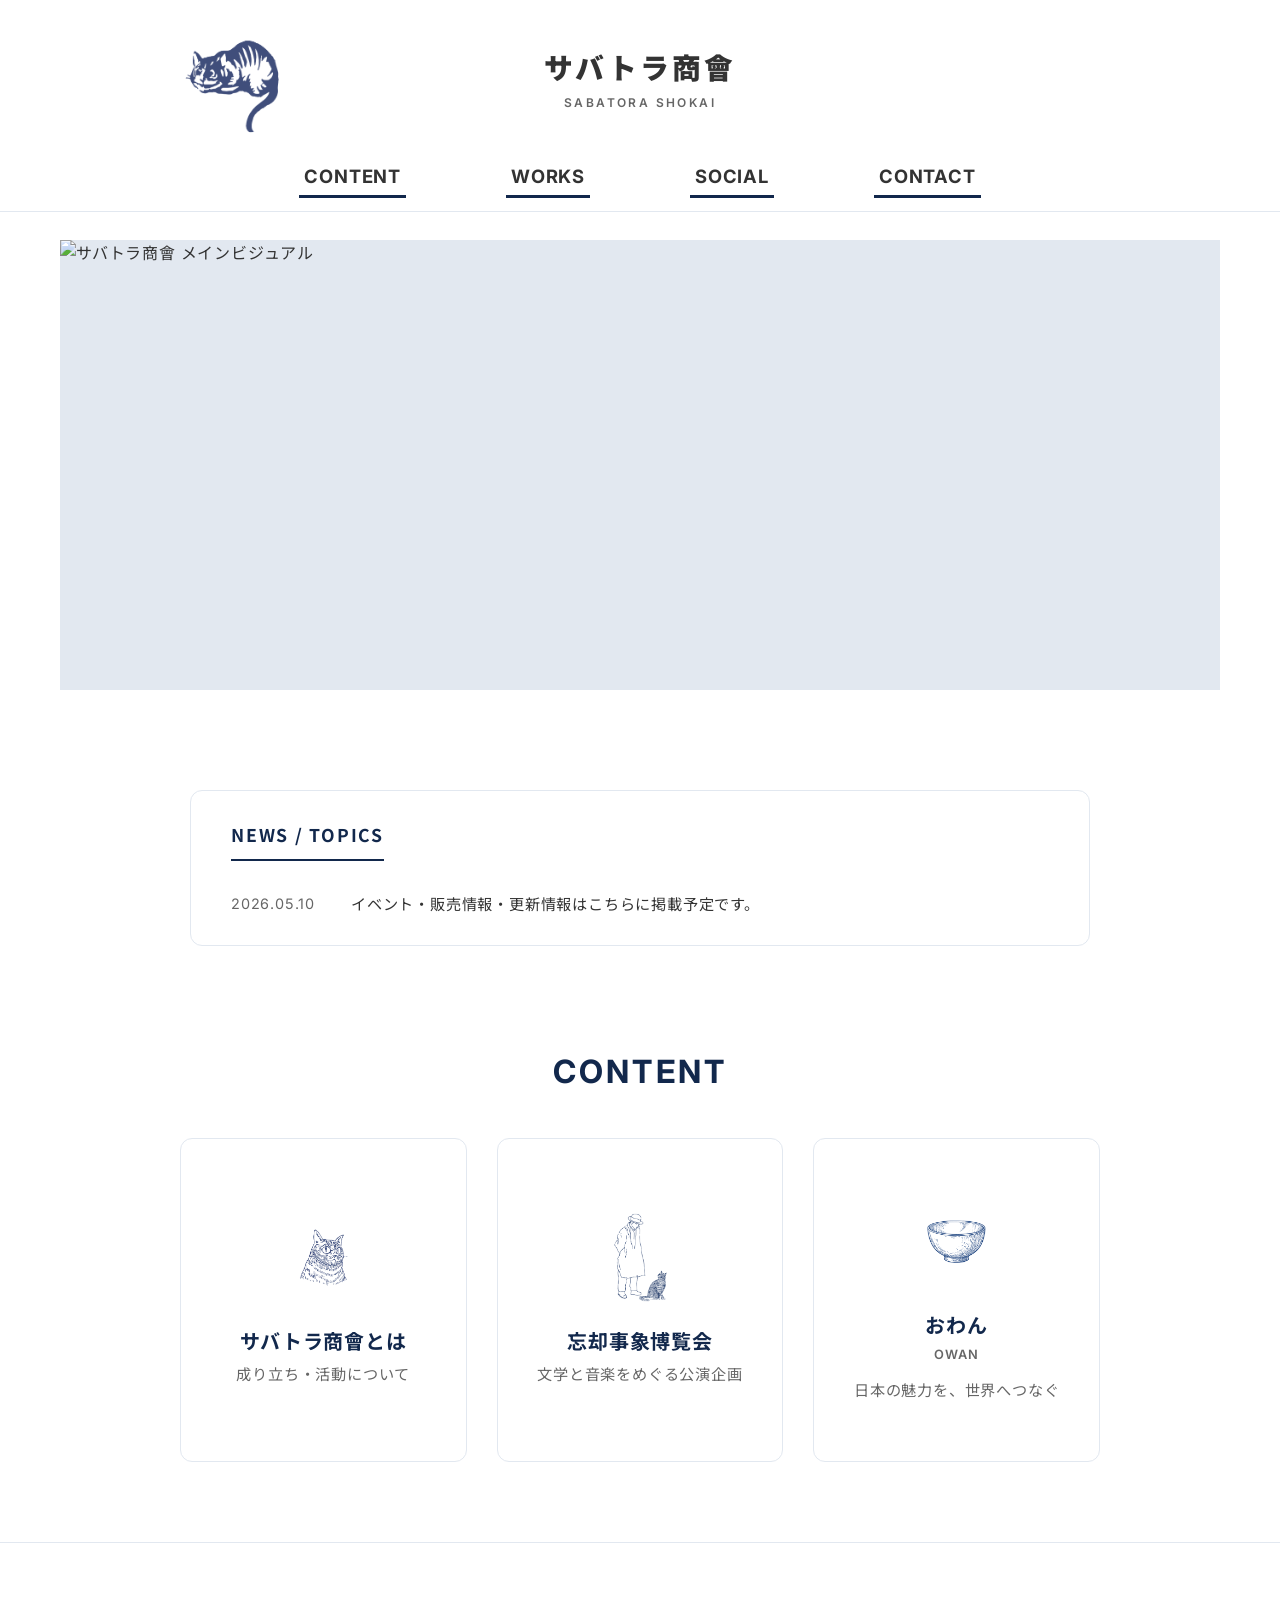
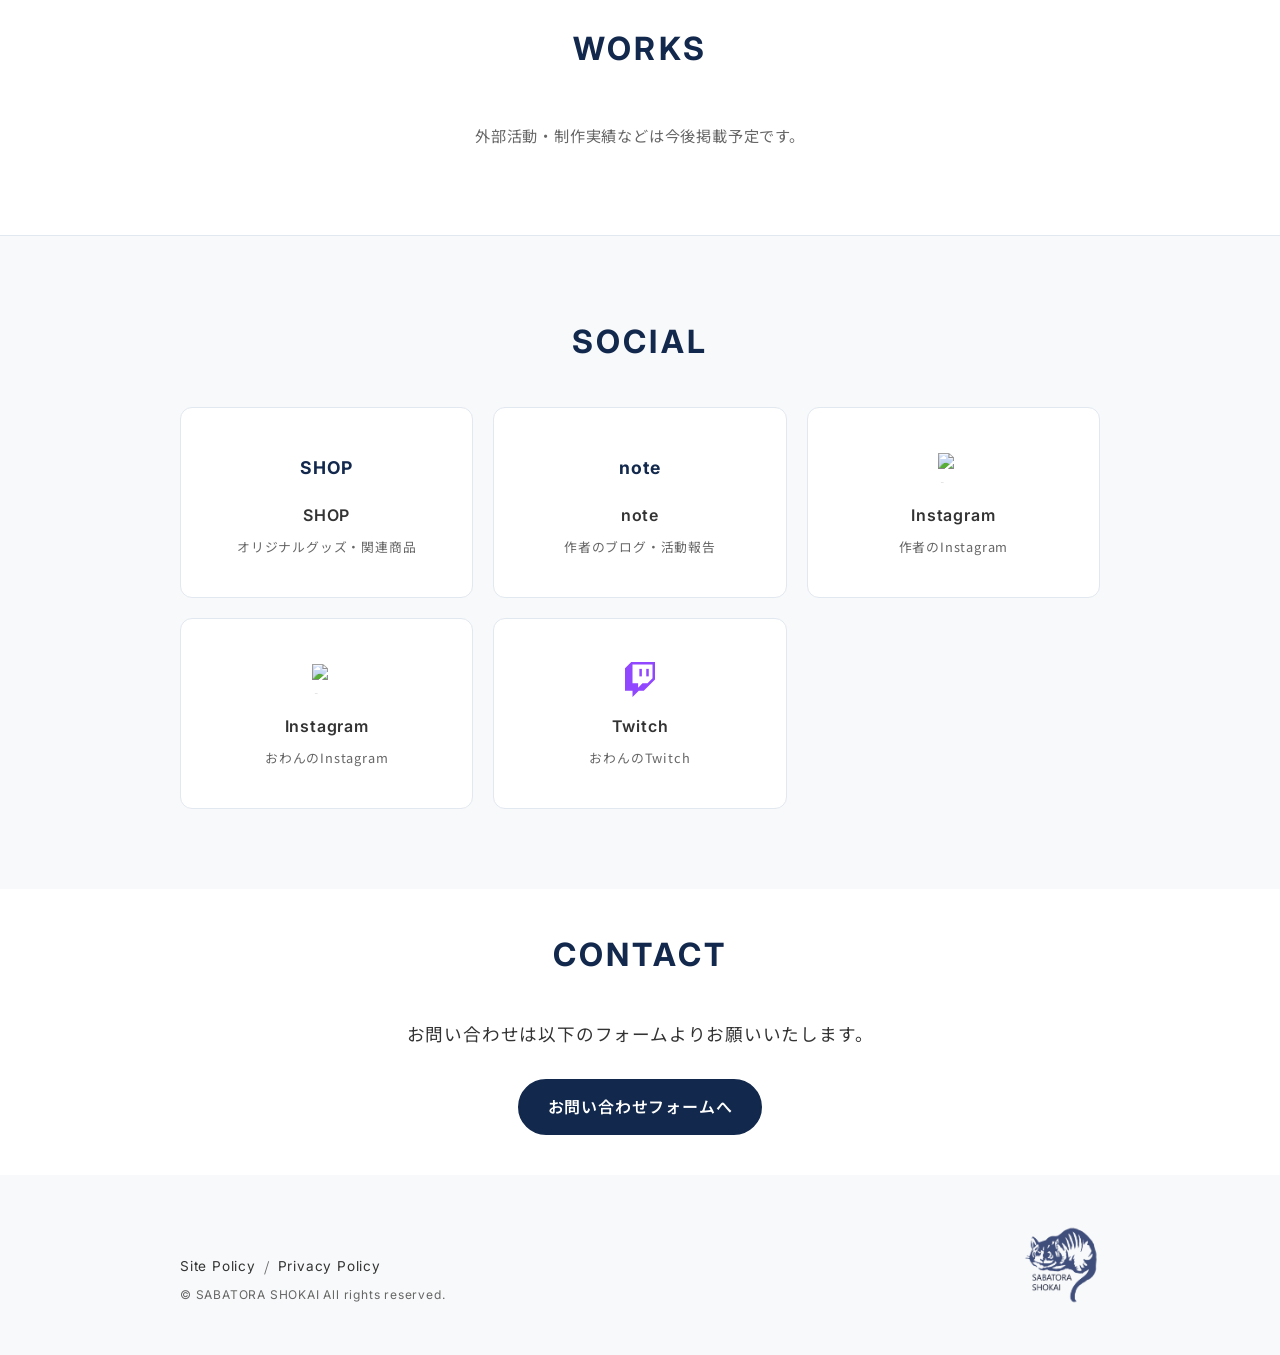
==== index.html @ 0f50421d "Add files via upload" ====
<!DOCTYPE html>
<html lang="ja">
<head>
    <meta charset="UTF-8">
    <meta name="viewport" content="width=device-width, initial-scale=1.0">
    <title>サバトラ商會 | SABATORA SHOKAI</title>
    <meta name="description" content="サバトラ商會の公式Webサイトです。">
    <!-- Google Fonts -->
    <link rel="preconnect" href="https://fonts.googleapis.com">
    <link rel="preconnect" href="https://fonts.gstatic.com" crossorigin>
    <link href="https://fonts.googleapis.com/css2?family=Inter:wght@400;600;700&family=Noto+Sans+JP:wght@400;500;700;900&display=swap" rel="stylesheet">
    <!-- CSS -->
    <link rel="stylesheet" href="assets/css/style.css">
</head>
<body>
    <!-- ヘッダー (PPTXレイアウト準拠) -->
    <header class="header">
        <div class="header-inner">
            <!-- 左上ロゴ -->
            <div class="header-logo-container">
                <a href="#">
                    <img src="assets/img/logo_touka_01.png" alt="サバトラ商會 ロゴ" class="header-logo">
                </a>
            </div>
            
            <!-- 右上アイコンエリア（現在は非表示） -->
            <div class="header-icons-container">
                <!-- TODO: 将来的にコンテンツ量が増えた段階で検索機能の実装を検討
                <a href="#" class="icon-link search-icon disabled" onclick="return false;" aria-label="検索">
                    <svg width="24" height="24" viewBox="0 0 24 24" fill="none" stroke="currentColor" stroke-width="2" stroke-linecap="round" stroke-linejoin="round"><circle cx="11" cy="11" r="8"></circle><line x1="21" y1="21" x2="16.65" y2="16.65"></line></svg>
                </a>
                -->
            </div>

            <!-- スマホ用ハンバーガーメニュー -->
            <button class="hamburger" aria-label="メニュー">
                <span></span>
                <span></span>
                <span></span>
            </button>

            <!-- 中央タイトル（サイト名のみ） -->
            <div class="header-center">
                <div class="site-title">
                    <span class="ja">サバトラ商會</span>
                    <span class="en">SABATORA SHOKAI</span>
                </div>
            </div>

            <!-- ナビゲーション -->
            <nav class="header-nav">
                <ul class="nav-list">
                    <li><a href="#content" class="nav-link">CONTENT</a></li>
                    <li><a href="#works" class="nav-link">WORKS</a></li>
                    <li><a href="#social" class="nav-link">SOCIAL</a></li>
                    <li><a href="#contact" class="nav-link">CONTACT</a></li>
                </ul>
            </nav>
        </div>
    </header>

    <main>
        <!-- ファーストビュー (Hero) 固定バナーのみ -->
        <section class="hero" id="top">
            <div class="hero-banner">
                <!-- TODO: メインビジュアルが完成したら差し替え -->
                <img src="https://placehold.jp/1200x500.png?text=%20" alt="サバトラ商會 メインビジュアル">
            </div>
        </section>

        <!-- NEWS / TOPICS -->
        <section class="news-section" id="news">
            <div class="container">
                <div class="news-box">
                    <div class="news-header">
                        <h2 class="news-title">NEWS / TOPICS</h2>
                    </div>
                    <ul class="news-list">
                        <li class="news-item">
                            <span class="news-date">2026.05.10</span>
                            <span class="news-text">イベント・販売情報・更新情報はこちらに掲載予定です。</span>
                        </li>
                    </ul>
                </div>
            </div>
        </section>

        <!-- CONTENT -->
        <section class="content-section section-pad" id="content">
            <div class="container">
                <div class="section-header">
                    <h2 class="section-title">CONTENT</h2>
                </div>
                <div class="content-grid">
                    <!-- サバトラ商會とは -->
                    <a href="about.html" class="content-item">
                        <div class="content-icon icon-sabatora"><img src="assets/img/logo_touka_03.png" alt="サバトラ商會とは"></div>
                        <h3 class="content-title">サバトラ商會とは</h3>
                        <p class="content-desc">成り立ち・活動について</p>
                    </a>
                    
                    <!-- 忘却事象博覧会 -->
                    <a href="boukyaku.html" class="content-item">
                        <div class="content-icon icon-bungou"><img src="assets/img/bungou_touka_01.png" alt="忘却事象博覧会"></div>
                        <h3 class="content-title">忘却事象博覧会</h3>
                        <p class="content-desc">文学と音楽をめぐる公演企画</p>
                    </a>

                    <!-- おわん -->
                    <a href="#" class="content-item">
                        <div class="content-icon icon-owan"><img src="assets/img/owan_touka.png" alt="おわん"></div>
                        <h3 class="content-title">おわん</h3>
                        <div class="content-subtitle">OWAN</div>
                        <p class="content-desc">日本の魅力を、世界へつなぐ</p>
                    </a>
                </div>
            </div>
        </section>

        <!-- WORKS -->
        <section class="works-section section-pad" id="works">
            <div class="container">
                <div class="section-header">
                    <h2 class="section-title">WORKS</h2>
                </div>
                <div class="works-body">
                    <p class="works-desc">外部活動・制作実績などは今後掲載予定です。</p>
                </div>
            </div>
        </section>

        <!-- リンク (SOCIAL) 本文セクションとして配置 -->
        <section class="links section-pad" id="social">
            <div class="container">
                <div class="section-header">
                    <h2 class="section-title">SOCIAL</h2>
                </div>
                <div class="links-grid">
                    <!-- SHOP -->
                    <a href="https://sabatora.shopselect.net" class="link-item" target="_blank" rel="noopener noreferrer">
                        <div class="link-icon link-icon-text">SHOP</div>
                        <h3 class="link-name">SHOP</h3>
                        <p class="link-desc">オリジナルグッズ・関連商品</p>
                    </a>
                    <!-- note -->
                    <a href="https://note.com/mao_takeuchi" class="link-item" target="_blank" rel="noopener noreferrer">
                        <div class="link-icon link-icon-text">note</div>
                        <h3 class="link-name">note</h3>
                        <p class="link-desc">作者のブログ・活動報告</p>
                    </a>
                    <!-- 作者 Instagram -->
                    <a href="https://www.instagram.com/mao_takeuchi/" class="link-item" target="_blank" rel="noopener noreferrer">
                        <div class="link-icon"><img src="assets/img/Instagram_Glyph_Gradient.svg" alt="Instagram" width="30" height="30"></div>
                        <h3 class="link-name">Instagram</h3>
                        <p class="link-desc">作者のInstagram</p>
                    </a>
                    <!-- おわん Instagram -->
                    <a href="https://www.instagram.com/owanthecat/" class="link-item" target="_blank" rel="noopener noreferrer">
                        <div class="link-icon"><img src="assets/img/Instagram_Glyph_Gradient.svg" alt="Instagram" width="30" height="30"></div>
                        <h3 class="link-name">Instagram</h3>
                        <p class="link-desc">おわんのInstagram</p>
                    </a>
                    <!-- Twitch -->
                    <a href="https://www.twitch.tv/owanthecat" class="link-item" target="_blank" rel="noopener noreferrer">
                        <div class="link-icon"><img src="assets/img/glitch_flat_purple.svg" alt="Twitch" width="30" height="30"></div>
                        <h3 class="link-name">Twitch</h3>
                        <p class="link-desc">おわんのTwitch</p>
                    </a>
                </div>
            </div>
        </section>

        <!-- コンタクト (Contact) メール導線 -->
        <section class="contact section-pad" id="contact">
            <div class="container">
                <div class="section-header">
                    <h2 class="section-title">CONTACT</h2>
                </div>
                <div class="contact-inner">
                    <p class="contact-desc">
                        お問い合わせは以下のフォームよりお願いいたします。
                    </p>
                    <!-- TODO: GoogleフォームURL確定後に差し替え -->
                    <a href="#" class="btn btn-primary">お問い合わせフォームへ</a>
                </div>
            </div>
        </section>
    </main>

    <!-- 最小限のフッター -->
    <footer class="footer">
        <div class="container">
            <div class="footer-inner">
                <!-- 左側：ポリシー等 -->
                <div class="footer-left">
                    <div class="footer-policy">
                        <div class="policy-links">
                            <a href="site-policy.html" class="privacy-link">Site Policy</a>
                            <span class="policy-separator">/</span>
                            <a href="privacy-policy.html" class="privacy-link">Privacy Policy</a>
                        </div>
                        <p class="copyright">&copy; SABATORA SHOKAI All rights reserved.</p>
                    </div>
                </div>
                <!-- 右側：ロゴ -->
                <div class="footer-right">
                    <img src="assets/img/logo_touka_02.png" alt="サバトラ商會 ロゴ" class="footer-logo">
                </div>
            </div>
        </div>
    </footer>

    <!-- JavaScript -->
    <script src="assets/js/main.js"></script>
</body>
</html>
---- assets/css/style.css ----
@charset "UTF-8";

/* =========================================
   Variables
========================================= */
:root {
    --color-text: #333333;
    --color-text-light: #666666;
    --color-primary: #12284c; /* ネイビー */
    --color-primary-hover: #1e4079;
    --color-bg: #ffffff;
    --color-bg-alt: #f8f9fa; /* 薄いグレー */
    --color-border: #e2e8f0;
    --font-family-base: 'Noto Sans JP', sans-serif;
    --font-family-en: 'Inter', sans-serif;
    --container-width: 1000px;
}

/* =========================================
   Reset & Base
========================================= */
html {
    -webkit-text-size-adjust: 100%;
    text-size-adjust: 100%;
    background-color: var(--color-bg-alt); /* iOS Chromeのフッター下余白(ルート露出)対策 */
}

* {
    margin: 0;
    padding: 0;
    box-sizing: border-box;
}

body {
    font-family: var(--font-family-base);
    color: var(--color-text);
    background-color: var(--color-bg-alt); /* iPhone等の下部余白対策でフッター背景色に合わせる */
    line-height: 1.6;
    font-size: 16px;
    letter-spacing: 0.05em;
    -webkit-font-smoothing: antialiased;
    overflow-x: hidden;
    display: flex;
    flex-direction: column;
    min-height: 100vh;
    min-height: 100dvh; /* iOS Safari等のアドレスバーを考慮した高さを追加 */
}

main {
    flex: 1;
    background-color: var(--color-bg); /* 元のbodyの白背景をmainで担保 */
}

a {
    color: inherit;
    text-decoration: none;
    transition: opacity 0.3s ease, color 0.3s ease, background-color 0.3s ease;
}

a:hover {
    opacity: 0.7;
}

img {
    max-width: 100%;
    height: auto;
    vertical-align: bottom;
}

ul {
    list-style: none;
}

button {
    background: none;
    border: none;
    cursor: pointer;
    font-family: inherit;
}

.container {
    max-width: var(--container-width);
    margin: 0 auto;
    padding: 0 40px;
}

.section-pad {
    padding: 80px 0;
}

/* =========================================
   Typography & Utilities
========================================= */
.section-header {
    text-align: center;
    margin-bottom: 40px;
}

.section-title {
    font-family: var(--font-family-en);
    font-size: 2rem;
    font-weight: 700;
    color: var(--color-primary);
    letter-spacing: 0.1em;
}

.disabled {
    pointer-events: none;
    opacity: 0.5;
    cursor: default;
}

/* Buttons */
.btn {
    display: inline-flex;
    align-items: center;
    justify-content: center;
    min-width: 240px;
    height: 56px;
    padding: 0 28px;
    border-radius: 50px;
    font-weight: 600;
    text-align: center;
    font-size: 1rem;
    letter-spacing: 0.05em;
}

.btn-large {
    /* サイズは.btnで統一されたため削除（継承のみ） */
}

.btn-primary {
    background-color: var(--color-primary);
    color: #fff;
    border: 2px solid var(--color-primary);
}

.btn-primary:hover {
    background-color: var(--color-primary-hover);
    border-color: var(--color-primary-hover);
    color: #fff;
    opacity: 1;
}

.btn-dark {
    background-color: #222;
    color: #fff;
    border: 2px solid #222;
}

.btn-dark:hover {
    background-color: #000;
    border-color: #000;
    color: #fff;
    opacity: 1;
}

/* =========================================
   Header (PPTX寄せレイアウト)
========================================= */
.header {
    background-color: rgba(255, 255, 255, 0.98);
    position: fixed;
    top: 0;
    left: 0;
    width: 100%;
    z-index: 100;
    border-bottom: 1px solid var(--color-border);
}

.header-inner {
    position: relative;
    display: flex;
    flex-direction: column;
    align-items: center;
    padding: 20px 40px;
    max-width: var(--container-width);
    margin: 0 auto;
}

/* 左上ロゴ */
.header-logo-container {
    position: absolute;
    left: 40px;
    top: 5px; /* 上に移動 */
}

.header-logo {
    height: 155px; /* 10-15%縮小 */
}

/* 右上アイコン */
.header-icons-container {
    position: absolute;
    right: 40px;
    top: 50px; /* タイトルと猫ロゴの中心付近に合わせて下げる */
    display: flex;
    align-items: center;
    gap: 30px; /* アイコン間の間隔を広げる */
}

.icon-link {
    color: var(--color-text);
}

/* 中央配置のタイトルとナビゲーション */
.header-center {
    display: flex;
    flex-direction: column;
    align-items: center;
}

.site-title {
    display: flex;
    flex-direction: column;
    align-items: center;
    margin-top: 30px;
    margin-bottom: 50px;
}

.site-title .ja {
    font-size: 1.8rem;
    font-weight: 900;
    color: var(--color-text);
    line-height: 1.2;
    letter-spacing: 0.1em;
    margin-bottom: 8px; /* 日本語と英語の間隔を空ける */
}

.site-title .en {
    font-family: var(--font-family-en);
    font-size: 0.75rem;
    color: var(--color-text-light);
    letter-spacing: 0.2em;
    font-weight: 600;
}

.header-nav {
    display: flex;
}

.nav-list {
    display: flex;
    gap: 100px; /* ナビゲーションの間隔を少しだけ広げる */
    align-items: center;
}

.nav-link {
    font-family: var(--font-family-en);
    font-weight: 700;
    font-size: 1.15rem; /* 文字を大きくする */
    color: var(--color-text);
    padding: 0 5px 8px; /* 下線との余白 */
    border-bottom: 3px solid var(--color-primary); /* 個別に下線を引く */
    transition: color 0.3s, opacity 0.3s;
}

.nav-link:hover {
    color: var(--color-primary);
}

.hamburger {
    display: none;
    flex-direction: column;
    justify-content: space-between;
    width: 24px;
    height: 18px;
    z-index: 101;
    position: absolute;
    right: 20px;
    top: 30px;
}

.hamburger span {
    display: block;
    width: 100%;
    height: 2px;
    background-color: var(--color-text);
    transition: all 0.3s ease;
}

/* =========================================
   Hero (ファーストビュー・画像のみ)
========================================= */
.hero {
    width: 100%;
    background-color: var(--color-bg); 
    padding-top: 240px;
    display: flex;
    flex-direction: column;
    padding-bottom: 40px;
}
@media (max-width: 991px) {
    .hero {
        padding-top: 100px; /* ヘッダー高+余裕を持たせる */
        padding-bottom: 0px; /* トップ画像下の余白を詰める */
    }
}

.hero-banner {
    width: 100%;
    max-width: 1200px;
    margin: 0 auto;
    overflow: hidden;
    padding: 0 20px; /* 左右に少し余白 */
}

.hero-banner img {
    width: 100%;
    height: 50vh; 
    min-height: 400px;
    object-fit: cover;
    display: block;
    background-color: #e2e8f0;
}

/* =========================================
   News / Topics
========================================= */
.news-section {
    background-color: var(--color-bg);
    padding-top: 60px;
    padding-bottom: 20px;
}

.news-box {
    max-width: 900px;
    margin: 0 auto;
    background-color: #fff;
    border: 1px solid var(--color-border);
    border-radius: 12px;
    padding: 30px 40px;
}

.news-header {
    margin-bottom: 15px;
    border-bottom: 2px solid var(--color-primary);
    padding-bottom: 10px;
    display: inline-block;
}

.news-title {
    font-size: 1.1rem;
    font-weight: 700;
    color: var(--color-primary);
    letter-spacing: 0.1em;
}

.news-list {
    list-style: none;
}

.news-item {
    display: flex;
    flex-direction: column;
    padding: 15px 0;
    border-bottom: 1px dashed var(--color-border);
}

.news-item:last-child {
    border-bottom: none;
    padding-bottom: 0;
}

@media (min-width: 768px) {
    .news-item {
        flex-direction: row;
        align-items: center;
    }
}

.news-date {
    font-family: var(--font-family-en);
    font-size: 0.9rem;
    color: var(--color-text-light);
    margin-bottom: 5px;
}

@media (min-width: 768px) {
    .news-date {
        width: 120px;
        margin-bottom: 0;
        flex-shrink: 0;
    }
}

.news-text {
    font-size: 0.95rem;
    color: var(--color-text);
}

/* =========================================
   About
========================================= */
.about {
    background-color: var(--color-bg-alt);
}

.about-content {
    max-width: 700px;
    margin: 0 auto;
    text-align: center;
}

.about-text {
    font-size: 1.1rem;
    line-height: 2;
    color: var(--color-text);
}

/* =========================================
   Content
========================================= */
.content-section {
    background-color: var(--color-bg);
}

.content-grid {
    display: grid;
    grid-template-columns: repeat(3, 1fr);
    gap: 30px;
}

.content-item {
    position: relative;
    display: flex;
    flex-direction: column;
    align-items: center;
    justify-content: center;
    background-color: #fff;
    padding: 60px 20px; /* 縦方向に余裕を持たせて正方形に近づける */
    border-radius: 12px;
    border: 1px solid var(--color-border);
    transition: transform 0.3s, box-shadow 0.3s;
    text-align: center;
    min-height: 280px; /* 主役感のある高さ */
}

a.content-item:hover {
    transform: translateY(-3px);
    box-shadow: 0 8px 15px rgba(0,0,0,0.05);
    opacity: 1; /* デフォルトのaタグホバー透明化を打ち消す */
}

/* CONTENT内の小さな視覚要素 */
.content-icon {
    height: 85px; /* 約1.5倍に拡大してしっかり視認できるように */
    margin-bottom: 25px; /* アイコンとタイトルの余白調整 */
    display: flex;
    align-items: center;
    justify-content: center;
}

.content-icon img {
    max-height: 100%;
    width: auto;
    opacity: 1; /* 透過PNGとしてそのまま表示 */
    background: transparent; /* 背景なし */
    border: none; /* 枠線なし */
    box-shadow: none; /* 影なし */
}

/* 各アイコンごとの微調整 */
.icon-sabatora img {
    transform: scale(1.25); /* 1.25倍ほど大きく */
}

.icon-bungou img {
    transform: scale(1.1); /* 少しだけ大きく */
}

/* icon-owan はそのまま */

.content-title {
    font-size: 1.25rem;
    font-weight: 700;
    color: var(--color-primary);
    margin-bottom: 4px; /* サブタイトルとの間隔を狭める */
}

.content-subtitle {
    font-family: var(--font-family-en);
    font-size: 0.8rem;
    font-weight: 600;
    color: var(--color-text-light);
    letter-spacing: 0.1em;
    margin-bottom: 12px; /* 説明文との間隔 */
}

.content-desc {
    font-size: 0.95rem;
    color: var(--color-text-light);
}

.disabled-item {
    opacity: 0.6;
    pointer-events: none;
    background-color: var(--color-bg-alt); /* 薄いグレー背景にしてクリックできない感触を出す */
}

/* =========================================
   Links
========================================= */
.links {
    background-color: var(--color-bg-alt);
}

.links-grid {
    display: grid;
    grid-template-columns: repeat(3, 1fr); /* PC: 3列 → 5項目の場合は3+2の自然折り返し */
    gap: 20px;
}

/* 5項目ある場合、PCは3列の後に2列が来る自然な配置 */
@media (min-width: 769px) {
    .links-grid {
        grid-template-columns: repeat(3, 1fr);
    }
}

@media (max-width: 768px) {
    .links-grid {
        grid-template-columns: 1fr;
    }
    .content-grid {
        grid-template-columns: 1fr;
    }
}

.link-item {
    display: flex;
    flex-direction: column;
    align-items: center;
    justify-content: center;
    background-color: #fff;
    padding: 40px 20px;
    border-radius: 12px;
    border: 1px solid var(--color-border);
    transition: transform 0.3s, box-shadow 0.3s;
}

.link-item:hover {
    transform: translateY(-3px);
    box-shadow: 0 8px 15px rgba(0,0,0,0.05);
    opacity: 1;
}

.link-icon {
    font-size: 1.8rem;
    margin-bottom: 15px;
    display: flex;
    align-items: center;
    justify-content: center;
    height: 40px;
}

/* SHOP / note などのアイコンなしリンク用テキストプレースホルダー */
.link-icon-text {
    font-family: var(--font-family-en);
    font-size: 1.1rem;
    font-weight: 700;
    color: var(--color-primary);
    letter-spacing: 0.05em;
}

.link-name {
    font-family: var(--font-family-en);
    font-size: 1rem;
    font-weight: 600;
    color: var(--color-text);
}

.link-desc {
    font-size: 0.8rem;
    color: var(--color-text-light);
    margin-top: 8px;
    text-align: center;
}

/* =========================================
   Contact
========================================= */
.contact {
    background-color: var(--color-bg);
    text-align: center;
}

.contact.section-pad {
    padding: 40px 0; /* 上下の余白を詰めて軽く見せる */
}

.contact-inner {
    max-width: 600px;
    margin: 0 auto;
}

.contact-desc {
    font-size: 1.1rem;
    margin-bottom: 30px;
}

/* =========================================
   Works Section
========================================= */
.works-section {
    background-color: var(--color-bg);
    border-top: 1px solid var(--color-border);
    border-bottom: 1px solid var(--color-border);
    text-align: center;
}

.works-body {
    max-width: 600px;
    margin: 0 auto;
}

.works-desc {
    font-size: 0.95rem;
    color: var(--color-text-light);
    padding: 8px 0;
}

/* =========================================
   Footer (左寄せテキスト、右寄せロゴの横並び)
========================================= */
.footer {
    background-color: var(--color-bg-alt); /* 薄いグレー背景に変更してロゴを見やすく */
    color: var(--color-text);
    padding: 50px 0 50px; /* 上下均等にパディング */
}

.footer-inner {
    display: flex;
    justify-content: space-between;
    align-items: flex-end; /* 下揃えでバランスを取る */
}

.footer-left {
    display: flex;
    flex-direction: column;
    align-items: flex-start; /* 左寄せ */
    gap: 20px; /* SNSとポリシーの間の余白 */
}

.footer-sns {
    display: flex;
    gap: 30px; /* アイコン間の間隔を広げる */
}

.footer-sns .sns-img {
    width: 25px;
    height: 25px;
    transition: opacity 0.3s;
}

.footer-sns a:hover .sns-img {
    opacity: 0.7;
}

.footer-policy {
    display: flex;
    flex-direction: column;
    align-items: flex-start; /* 左寄せ */
    gap: 8px;
}

.policy-links {
    display: flex;
    align-items: center;
    gap: 8px;
}

.policy-separator {
    color: var(--color-text-light);
    font-size: 0.85rem;
}

.privacy-link {
    font-family: var(--font-family-en);
    font-size: 0.85rem;
    color: var(--color-text);
    transition: color 0.3s;
}

.privacy-link:hover {
    color: var(--color-primary);
}

.copyright {
    font-family: var(--font-family-en);
    font-size: 0.75rem;
    color: var(--color-text-light);
}

.footer-right {
    display: flex;
    align-items: flex-end;
}

.footer-logo {
    height: 80px; /* 右下のロゴを少し大きめに */
}


/* =========================================
   About Page Re-design
========================================= */
.about-page-wrapper {
    padding-top: 240px;
    padding-bottom: 80px;
    background-color: var(--color-bg);
}

.about-main-container {
    max-width: 1100px; /* 横幅のある安定した構成 */
    margin: 0 auto;
    border: 1px solid var(--color-border); /* 全体を囲む枠線 */
    background-color: #fff;
}

.about-hero {
    background-color: #6a82a8; /* 添付画像に近いスレートブルー */
    color: #fff;
    text-align: center;
    padding: 40px 0;
    border-bottom: 1px solid var(--color-border);
}

.about-page-title {
    font-size: 2.2rem;
    font-weight: 700;
    margin-bottom: 8px;
    letter-spacing: 0.1em;
    color: #fff;
}

.about-page-subtitle {
    font-family: var(--font-family-en);
    font-size: 1.4rem;
    font-weight: 600;
    letter-spacing: 0.05em;
    color: #fff;
}

.about-grid {
    display: grid;
    grid-template-columns: 1fr;
    gap: 40px;
    padding: 40px 30px;
}

@media (min-width: 992px) {
    .about-grid {
        grid-template-columns: 1fr 400px; /* 右側画像を大きめに */
        gap: 60px;
        padding: 60px 80px; /* 余白多め */
        align-items: center;
    }
}

.about-text-area {
    order: 2; /* スマホではテキストが下 */
}

@media (min-width: 992px) {
    .about-text-area {
        order: 1; /* PCでは左にテキスト */
    }
}

.about-img-area {
    order: 1; /* スマホでは画像が上 */
    display: flex;
    justify-content: center;
    align-items: center;
}

@media (min-width: 992px) {
    .about-img-area {
        order: 2; /* PCでは右に画像 */
        justify-content: flex-end; /* 右寄せ */
    }
}

.about-img-area img {
    max-width: 100%;
    width: 350px; /* バランスの良いサイズ */
    height: auto;
}

.about-body p {
    font-size: 1rem;
    line-height: 2.2; /* 読みやすい行間 */
    color: var(--color-text);
    margin-bottom: 25px;
}

.about-body p:last-child {
    margin-bottom: 0;
}

/* =========================================
   Responsive
========================================= */
@media (max-width: 991px) {
    .header-inner {
        padding: 12px 16px;
        flex-direction: row;
        align-items: center;
        justify-content: space-between;
        min-height: 64px; /* 高さを少し増やす */
    }
    
    .header-logo-container {
        position: static;
        flex-shrink: 0;
        order: 1;
        z-index: 1001;
    }
    
    .header-icons-container {
        display: none;
    }
    
    /* タイトル：absoluteを止めてflex内に自然配置 */
    .header-center {
        display: flex;
        justify-content: center;
        align-items: center;
        position: static;
        transform: none;
        order: 2;
        flex: 1;
        min-width: 0; /* flex shrink対応 */
        z-index: 1001;
    }
    
    .site-title {
        margin: 0;
        align-items: center;
    }
    
    .site-title .ja {
        font-size: 1.05rem;
        margin-bottom: 1px;
        white-space: nowrap;
    }
    
    .site-title .en {
        font-size: 0.55rem;
    }

    .header-logo {
        height: 60px; /* ロゴを1.5倍に拡大 (40px -> 60px) */
        max-width: 66px; /* アスペクト比維持 */
        width: auto;
        object-fit: contain;
    }
    
    .hamburger {
        display: flex;
        position: static;
        order: 3;
        flex-shrink: 0;
        z-index: 1002;
    }
    
    .header-nav {
        position: fixed;
        top: 64px; /* ヘッダー高さ増加に伴い調整 */
        right: 0;
        left: auto;
        width: 200px;
        height: auto;
        max-height: calc(100vh - 64px);
        max-height: calc(100dvh - 64px);
        background-color: #fff;
        flex-direction: column;
        justify-content: flex-start;
        align-items: flex-end;
        opacity: 0;
        visibility: hidden;
        transition: opacity 0.3s ease, visibility 0.3s ease;
        z-index: 1001;
        padding: 20px 24px;
        box-shadow: -4px 4px 16px rgba(0,0,0,0.1);
        border-left: 1px solid var(--color-border);
        border-bottom: 1px solid var(--color-border);
    }
    
    .header-nav.is-open {
        opacity: 1;
        visibility: visible;
        display: flex;
    }
    
    .nav-list {
        flex-direction: column;
        gap: 22px;
        border-bottom: none;
        align-items: flex-end;
    }
    
    .nav-link {
        font-size: 1rem;
        border-bottom: none;
        padding-bottom: 0;
    }
    
    .hamburger.is-active span:nth-child(1) {
        transform: translateY(8px) rotate(45deg);
    }
    .hamburger.is-active span:nth-child(2) {
        opacity: 0;
    }
    .hamburger.is-active span:nth-child(3) {
        transform: translateY(-8px) rotate(-45deg);
    }
    
    /* フッター：スマホ版で縦並び中央揃え */
    .footer-inner {
        flex-direction: column;
        align-items: center;
        gap: 30px;
    }

    .footer-left {
        align-items: center;
    }

    .footer-policy {
        align-items: center;
    }
}

@media (max-width: 768px) {
    .container {
        padding: 0 16px;
    }
    
    .section-pad {
        padding: 40px 0;
    }
    
    .hero-banner img {
        height: 30vh;
        min-height: 180px;
    }
    
    /* ボタン：スマホで幅を調整 */
    .btn {
        min-width: 200px;
        height: 50px;
        padding: 0 24px;
        font-size: 0.9rem;
    }
    
    /* CONTENTカード：スマホでは高さとpaddingを縮小 */
    .content-item {
        padding: 16px 12px; /* 余白をさらに減らす */
        min-height: auto; /* 高さを固定しない */
    }
    .content-icon {
        height: 50px; /* 少し縮小してバランスをとる */
        margin-bottom: 8px; /* アイコン上の余白を減らす(タイトルの上の余白を詰める) */
    }
    .content-title {
        font-size: 1.15rem; /* スマホ向けに少し文字サイズを調整 */
    }
    .content-desc {
        font-size: 0.85rem;
    }
    
    /* SOCIALカード */
    .link-item {
        padding: 24px 16px;
    }
    
    /* CONTACT余白 */
    .contact.section-pad {
        padding: 30px 0;
    }
    .contact-desc {
        font-size: 1rem;
        margin-bottom: 20px;
    }
    
    /* News */
    .news-box {
        padding: 20px 16px;
    }
    
    /* boukyaku bottom area：footerとの余白統一 */
    .boukyaku-bottom-area {
        padding: 24px 16px 30px;
    }
    
    /* boukyaku content area */
    .boukyaku-content-area {
        padding: 30px 16px;
    }
    
    /* boukyaku セクション間余白を縮小 */
    .boukyaku-section {
        margin-bottom: 50px;
    }
    
    /* past-event-img スマホ幅制限 */
    .past-event-img {
        flex: none;
        width: 100%;
    }
    
    /* フッター余白 (削除：上部の共通フッター設定に統合) */
}

/* =========================================
   Boukyaku Page (忘却事象博覧会)
========================================= */
.boukyaku-page-wrapper {
    padding-top: 240px;
    padding-bottom: 0;
    background-color: var(--color-bg);
}

.boukyaku-main-container {
    max-width: 1000px;
    margin: 0 auto;
    background-color: #fff;
    border: 1px solid var(--color-border);
    padding-bottom: 0; /* 下余白はboukyaku-bottom-areaのみで管理 */
}

/* Breadcrumb */
.breadcrumb {
    padding: 15px 0;
    font-size: 0.85rem;
    color: var(--color-text-light);
    background-color: var(--color-bg);
}
.breadcrumb a {
    color: var(--color-text-light);
    text-decoration: underline;
}
.breadcrumb span {
    color: var(--color-primary);
    font-weight: 600;
}

/* Hero */
.boukyaku-hero {
    border-bottom: 1px solid var(--color-border);
    padding: 40px 20px;
    text-align: center;
}
.boukyaku-hero-inner {
    display: flex;
    flex-direction: column;
    align-items: center;
    gap: 30px;
}
.boukyaku-hero-img img {
    width: 100%;
    max-width: 560px;
    height: auto;
}
.boukyaku-title {
    font-size: 2.2rem;
    font-weight: 700;
    color: var(--color-primary);
    letter-spacing: 0.1em;
    margin-bottom: 5px;
}
.boukyaku-subtitle {
    font-family: var(--font-family-en);
    font-size: 1rem;
    color: var(--color-text-light);
    letter-spacing: 0.1em;
    margin-bottom: 10px;
}
.boukyaku-desc {
    font-size: 1rem;
    color: var(--color-text);
}

/* SubNav */
.boukyaku-subnav {
    border-bottom: 1px solid var(--color-border);
    background-color: var(--color-bg-alt);
    padding: 15px 20px;
    position: relative; /* 誘導UI用の基準 */
}
.subnav-list {
    display: flex;
    flex-wrap: wrap;
    justify-content: center;
    gap: 20px 40px;
}
.subnav-list a {
    font-size: 0.95rem;
    font-weight: 600;
    color: var(--color-primary);
    padding-bottom: 5px;
    border-bottom: 2px solid transparent;
}
.subnav-list a:hover {
    border-bottom-color: var(--color-primary);
    opacity: 1;
}

/* Content Area */
.boukyaku-content-area {
    padding: 40px 30px;
}
@media (min-width: 768px) {
    .boukyaku-content-area {
        padding: 60px 80px;
    }
}

.boukyaku-section {
    margin-bottom: 80px;
}
.boukyaku-section:last-child {
    margin-bottom: 0;
}

.boukyaku-section-title {
    font-size: 1.4rem;
    font-weight: 700;
    color: var(--color-primary);
    margin-bottom: 30px;
    text-align: left;
}

/* Schedule & Past Event */
.schedule-box {
    border: 1px solid var(--color-border);
    border-radius: 12px;
    padding: 30px;
    background-color: #fff;
}
.past-event-box {
    display: flex;
    flex-direction: column;
    gap: 30px;
    align-items: center;
}
@media (min-width: 768px) {
    .past-event-box {
        flex-direction: row;
        align-items: stretch;
    }
}
.past-event-img {
    flex: 0 0 350px;
}
.past-event-img img {
    width: 100%;
    height: auto;
    border: 1px solid var(--color-border);
}
.past-event-info {
    flex: 1;
}

.schedule-date {
    font-size: 1.2rem;
    font-weight: 700;
    color: var(--color-primary);
    margin-bottom: 10px;
}
.schedule-address {
    font-size: 0.9rem;
    color: var(--color-text-light);
    margin-bottom: 20px;
}
.schedule-time-box, .schedule-ticket {
    margin-bottom: 20px;
    line-height: 1.8;
}
.sold-out {
    color: #e53e3e;
    font-weight: 700;
    margin-left: 10px;
}
.schedule-cast, .schedule-coop {
    font-size: 0.95rem;
    line-height: 1.8;
}

/* Writers */
.writers-grid {
    display: grid;
    grid-template-columns: 1fr;
    gap: 40px;
}
@media (min-width: 768px) {
    .writers-grid {
        grid-template-columns: 1fr 1fr;
        gap: 60px;
    }
}
.writer-card {
    background-color: #fff;
    position: relative;
    border-radius: 12px;
    overflow: hidden;
}
.writer-details summary {
    list-style: none;
    cursor: pointer;
    text-align: center;
    position: relative;
    padding-bottom: 15px;
    border-bottom: 1px dashed var(--color-border);
    transition: opacity 0.3s;
}
.writer-details summary::-webkit-details-marker {
    display: none;
}
.writer-details summary:hover {
    opacity: 0.8;
}
.writer-img-wrapper {
    display: flex;
    justify-content: center;
    margin-bottom: 15px;
    height: 250px;
}
.writer-img {
    max-height: 100%;
    width: auto;
    object-fit: contain;
}
.writer-name-box {
    display: flex;
    flex-direction: column;
    align-items: center;
    border: 1px solid var(--color-text);
    border-radius: 20px;
    padding: 10px 20px;
    margin-bottom: 15px;
    max-width: 200px;
    margin-left: auto;
    margin-right: auto;
}
.writer-name-ja {
    font-size: 1.1rem;
    font-weight: 700;
    margin-bottom: 2px;
}
.writer-name-en {
    font-family: var(--font-family-en);
    font-size: 0.65rem;
    letter-spacing: 0.1em;
}
.details-icon {
    font-size: 0.8rem;
    color: var(--color-primary);
    font-weight: 600;
}
.writer-details[open] .details-icon {
    opacity: 0; /* 開いている時は下の「閉じる」で閉じるため非表示 */
}

.writer-info-content {
    position: absolute;
    top: 0;
    left: 0;
    width: 100%;
    height: 100%;
    background-color: rgba(40, 40, 40, 0.95);
    color: #fff;
    padding: 30px;
    margin-top: 0;
    border-radius: 12px;
    font-size: 0.9rem;
    line-height: 1.8;
    overflow-y: auto;
    z-index: 10;
    box-sizing: border-box;
    cursor: pointer; /* モーダル全体をクリック可能に */
}

.close-overlay-top {
    position: sticky;
    top: 0;
    float: right; /* 右上に配置 */
    font-size: 1.5rem;
    line-height: 1;
    font-weight: 700;
    color: rgba(255, 255, 255, 0.7);
    z-index: 20;
    transition: color 0.3s;
}
.writer-info-content:hover .close-overlay-top {
    color: #fff;
}
.writer-works {
    margin-top: 20px;
    border-top: 1px dashed rgba(255,255,255,0.3);
    padding-top: 15px;
}
.works-title {
    font-weight: 700;
    margin-bottom: 10px;
    text-align: center;
}
.works-list {
    list-style: none;
    text-align: center;
}
.works-list li {
    margin-bottom: 5px;
}

/* Goods */
.text-center {
    text-align: center;
}
.goods-desc {
    font-size: 1.05rem;
    line-height: 1.8;
    margin-bottom: 30px;
}
.goods-btn {
    margin-bottom: 20px;
}

/* Gallery */
.gallery-grid {
    display: grid;
    grid-template-columns: repeat(auto-fill, minmax(200px, 1fr));
    gap: 20px;
}
@media (max-width: 768px) {
    .gallery-grid {
        display: flex;
        flex-wrap: nowrap;
        overflow-x: auto;
        gap: 16px;
        padding-bottom: 10px; /* スクロールバー用余白 */
        -webkit-overflow-scrolling: touch;
        scrollbar-width: none; /* Firefox: スクロールバー非表示 */
    }
    .gallery-grid::-webkit-scrollbar {
        display: none; /* Chrome/Safari: スクロールバー非表示 */
    }
    .gallery-item {
        flex: 0 0 70%; /* スマホ画面の70%幅 */
        width: 70%;
        max-width: none;
    }
}
.gallery-item img {
    width: 100%;
    height: 100%;
    object-fit: cover;
    border-radius: 8px;
    transition: transform 0.3s;
}
.gallery-item:hover img {
    transform: scale(1.05);
}

/* Bottom Area */
.boukyaku-bottom-area {
    padding: 40px 0;
    text-align: center;
    background-color: var(--color-bg);
}
.page-top-link {
    display: inline-block;
    font-size: 0.9rem;
    color: var(--color-text-light);
    margin-bottom: 40px;
}
.bottom-contact-box p {
    margin-bottom: 30px;
}

/* =========================================
   Gallery Modal
========================================= */
.gallery-modal {
    display: none;
    position: fixed;
    z-index: 2000;
    left: 0;
    top: 0;
    width: 100%;
    height: 100%;
    background-color: rgba(0, 0, 0, 0.85);
    backdrop-filter: blur(5px);
    justify-content: center;
    align-items: center;
    cursor: pointer;
}

.gallery-modal.is-open {
    display: flex;
}

.gallery-modal-content {
    max-width: 90%;
    max-height: 85vh;
    border-radius: 8px;
    object-fit: contain;
    cursor: default; /* 画像上はデフォルトカーソル */
    box-shadow: 0 10px 30px rgba(0,0,0,0.5);
}

.gallery-modal-close {
    position: absolute;
    top: 20px;
    right: 30px;
    color: #fff;
    font-size: 40px;
    font-weight: bold;
    transition: 0.3s;
    cursor: pointer;
}

.gallery-modal-close:hover,
.gallery-modal-close:focus {
    color: #bbb;
    text-decoration: none;
}

/* =========================================
   Utility
========================================= */
@media (max-width: 768px) {
    .pc-only {
        display: none !important;
    }
}

/* =========================================
   Mobile Tweaks (上書き優先のため末尾に配置)
========================================= */

@media (max-width: 991px) {
    /* About Page */
    .about-page-wrapper {
        padding-top: 105px; /* ヘッダー高+αを考慮して増やす */
        padding-bottom: 24px;
    }
    .about-hero {
        padding: 24px 0;
    }
    .about-grid {
        padding-top: 24px;
        padding-bottom: 32px;
        gap: 20px;
    }
    /* ★ベース指定(350px)より後ろに置くことで確実に上書き */
    .about-page-wrapper .about-img-area img {
        width: 220px;
        max-width: 70vw;
    }

    /* Boukyaku Page (忘却事象博覧会) */
    .boukyaku-page-wrapper {
        padding-top: 85px; /* 余白を25px詰めて16〜24px程度の見た目に調整 */
    }
    .boukyaku-page-wrapper .breadcrumb {
        padding-top: 18px;
        padding-bottom: 18px; /* 上下均等にして罫線の中央に見せる */
    }
}

@media (max-width: 768px) {
    /* Footer */
    .footer {
        padding: 24px 0;
    }
    .footer-logo {
        height: 44px;
    }

    /* SubNav (サブナビの文字を帯の上下中央に配置) */
    .boukyaku-subnav {
        padding: 0;
        min-height: 64px;
        display: flex;
        align-items: center;
    }
    .boukyaku-subnav .subnav-list {
        align-items: center;
        height: 64px;
        padding-top: 0;
        padding-bottom: 0;
        margin: 0;
        
        /* 横スクロール設定 */
        display: flex;
        flex-wrap: nowrap;
        overflow-x: auto;
        justify-content: flex-start;
        gap: 20px;
        padding-left: 20px; /* 左端に自然な余白を追加 */
        padding-right: 40px; /* 誘導UIと被らないように右余白を追加 */
        scroll-padding-left: 20px; /* スクロール時の余白を確保 */
        -webkit-overflow-scrolling: touch;
        scrollbar-width: none;
    }
    .subnav-list::-webkit-scrollbar {
        display: none;
    }
    .subnav-list li {
        white-space: nowrap;
    }
    
    /* 下線分のpaddingをなくして要素全体を中央揃えにする */
    .boukyaku-subnav .subnav-list a {
        display: inline-flex;
        align-items: center;
        height: 64px;
        padding-bottom: 0; /* 元の5pxを消去 */
        border-bottom: none; /* 元の下線を消去 */
        position: relative;
    }
    
    /* PC用のhover時下線(border-bottom-color)の代わりに、疑似要素で下線を表現する */
    .boukyaku-subnav .subnav-list a:hover::after,
    .boukyaku-subnav .subnav-list a:focus::after {
        content: "";
        position: absolute;
        left: 0;
        right: 0;
        bottom: 14px;
        height: 2px;
        background: var(--color-primary);
    }

    /* 横スクロール誘導UI */
    .boukyaku-subnav::after {
        content: '\203A'; /* 右向き矢印 › */
        position: absolute;
        top: 0;
        right: 0;
        bottom: 0;
        width: 50px;
        display: flex;
        align-items: center;
        justify-content: flex-end;
        padding-right: 15px;
        font-size: 1.5rem;
        color: var(--color-text-light);
        background: linear-gradient(to right, rgba(250,250,250,0) 0%, rgba(250,250,250,1) 70%);
        pointer-events: none;
    }
}
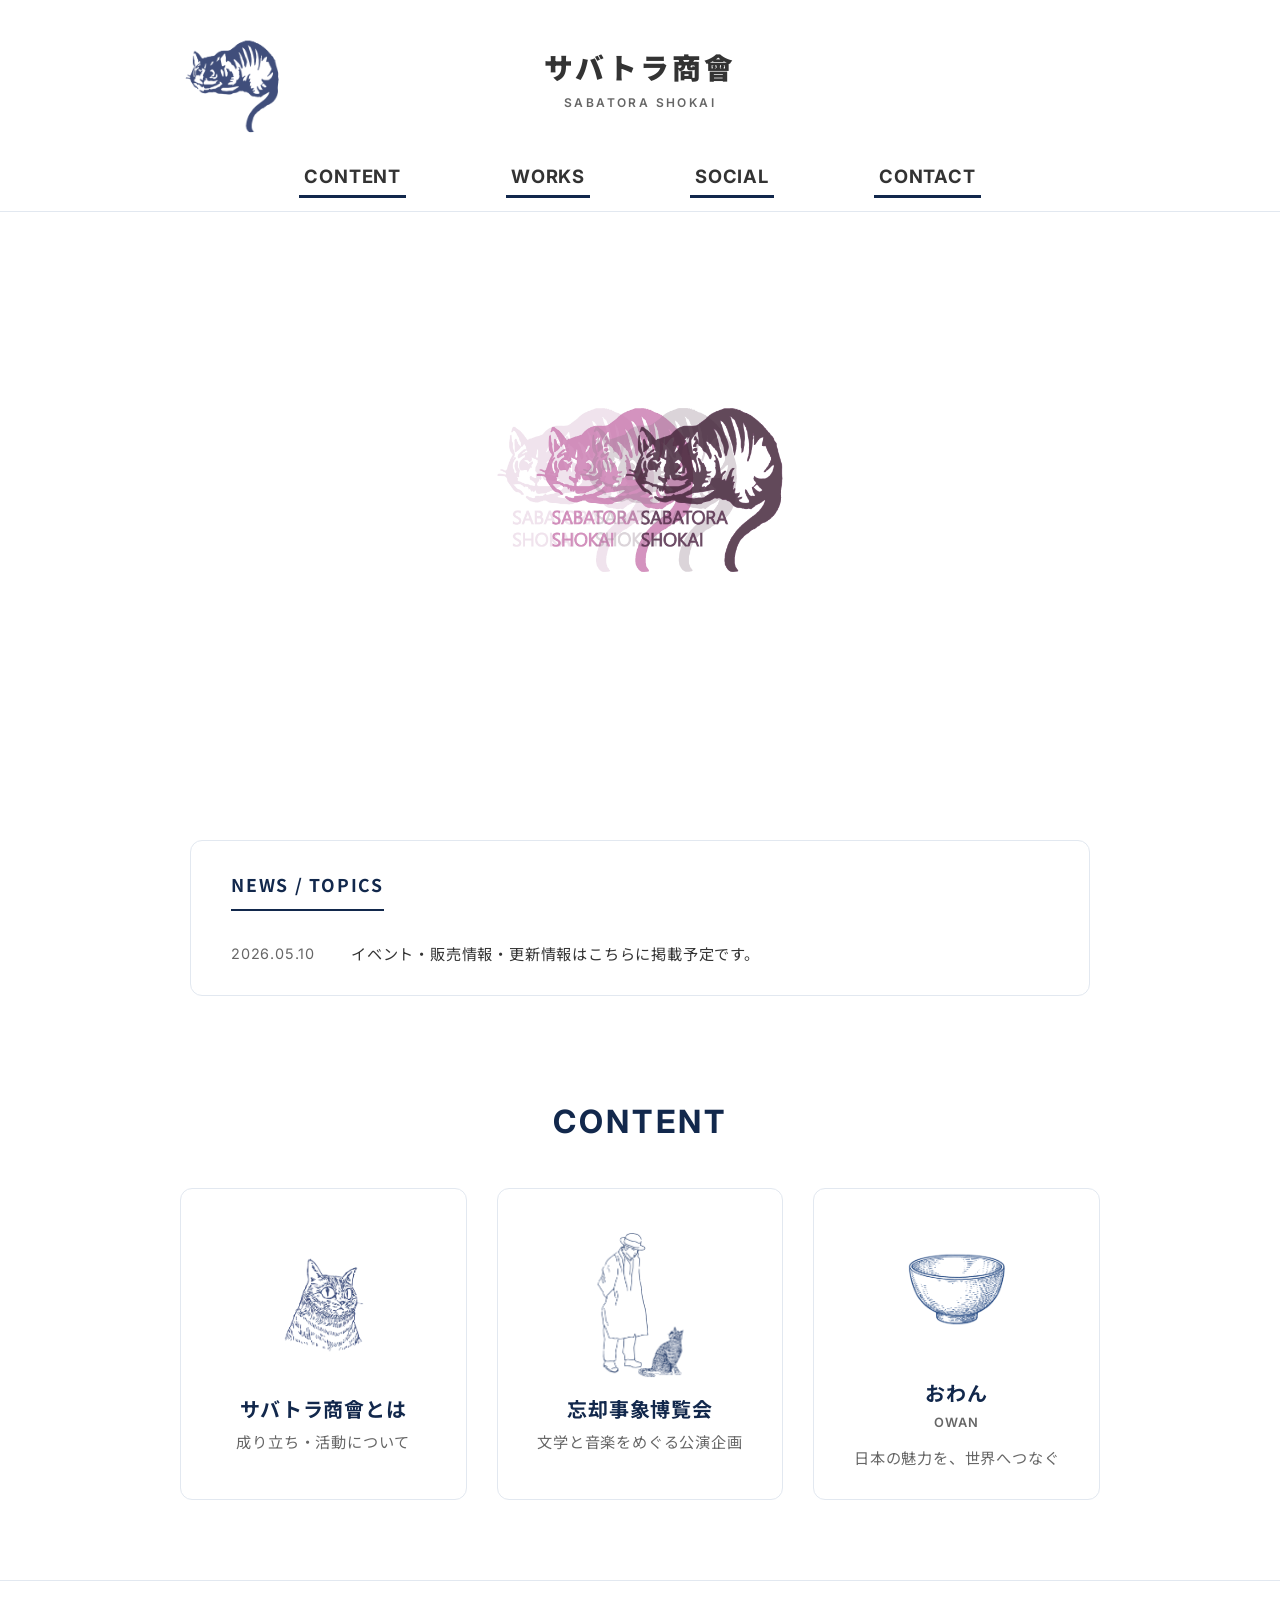
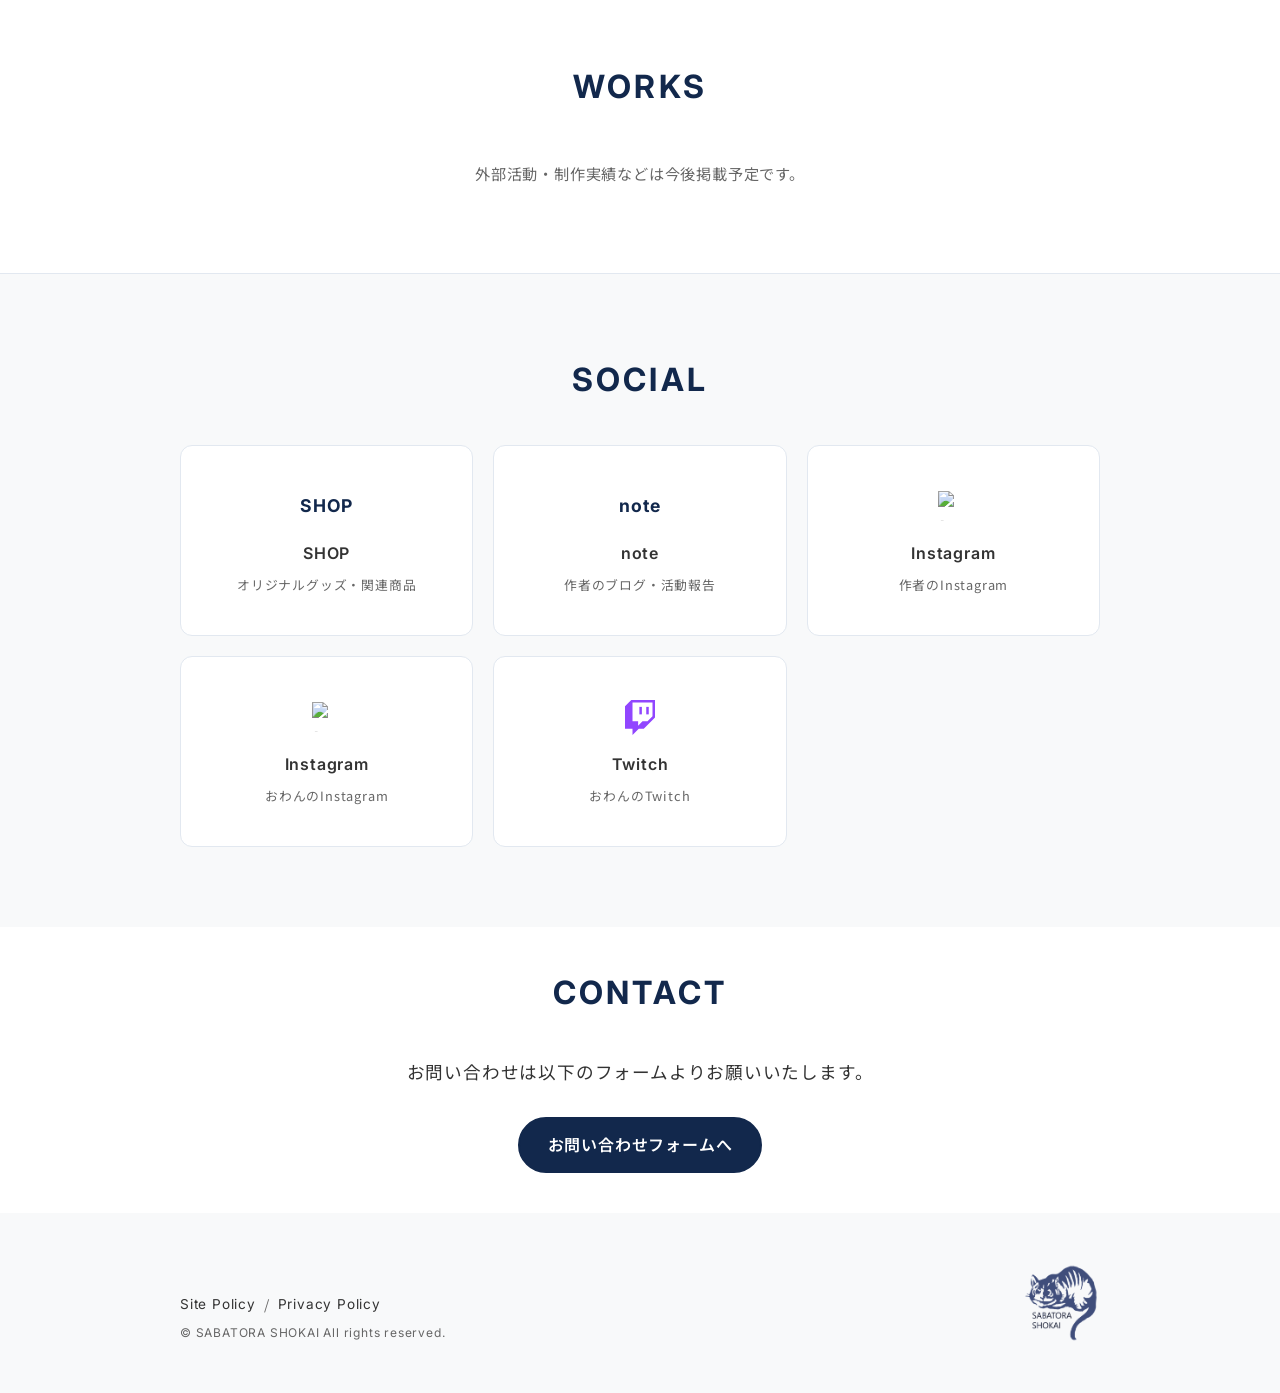
==== commit 5af35332: "Add files via upload" ====
--- a/index.html
+++ b/index.html
@@ -62,9 +62,8 @@
     <main>
         <!-- ファーストビュー (Hero) 固定バナーのみ -->
         <section class="hero" id="top">
-            <div class="hero-banner">
-                <!-- TODO: メインビジュアルが完成したら差し替え -->
-                <img src="https://placehold.jp/1200x500.png?text=%20" alt="サバトラ商會 メインビジュアル">
+            <div class="hero-banner hero-banner--logo">
+                <img src="assets/img/logo_00.png" alt="サバトラ商隆 ロゴ">
             </div>
         </section>
 
@@ -181,7 +180,7 @@
                         お問い合わせは以下のフォームよりお願いいたします。
                     </p>
                     <!-- TODO: GoogleフォームURL確定後に差し替え -->
-                    <a href="#" class="btn btn-primary">お問い合わせフォームへ</a>
+                    <a href="https://forms.gle/N3kHqeqKoKmUGtqM6" target="_blank" rel="noopener noreferrer" class="btn btn-primary">お問い合わせフォームへ</a>
                 </div>
             </div>
         </section>
@@ -195,9 +194,9 @@
                 <div class="footer-left">
                     <div class="footer-policy">
                         <div class="policy-links">
-                            <a href="site-policy.html" class="privacy-link">Site Policy</a>
+                            <a href="sitepolicy.html" class="privacy-link">Site Policy</a>
                             <span class="policy-separator">/</span>
-                            <a href="privacy-policy.html" class="privacy-link">Privacy Policy</a>
+                            <a href="privacy.html" class="privacy-link">Privacy Policy</a>
                         </div>
                         <p class="copyright">&copy; SABATORA SHOKAI All rights reserved.</p>
                     </div>
--- a/assets/css/style.css
+++ b/assets/css/style.css
@@ -314,6 +314,30 @@
     background-color: #e2e8f0;
 }
 
+/* ロゴ画像をトップに使用する場合のバリアント */
+.hero-banner--logo {
+    background-color: var(--color-bg);
+    display: flex;
+    justify-content: center;
+    align-items: center;
+    padding: 40px 20px;
+}
+.hero-banner--logo img {
+    width: auto;
+    height: auto;
+    max-width: 420px;
+    max-height: 420px;
+    min-height: unset;
+    object-fit: contain;
+    background-color: transparent;
+}
+@media (max-width: 768px) {
+    .hero-banner--logo img {
+        max-width: 80vw;
+        max-height: 80vw;
+    }
+}
+
 /* =========================================
    News / Topics
 ========================================= */
@@ -428,12 +452,12 @@
     align-items: center;
     justify-content: center;
     background-color: #fff;
-    padding: 60px 20px; /* 縦方向に余裕を持たせて正方形に近づける */
+    padding: 30px 20px; /* 上下パディングを詳めて正方形寄りに */
     border-radius: 12px;
     border: 1px solid var(--color-border);
     transition: transform 0.3s, box-shadow 0.3s;
     text-align: center;
-    min-height: 280px; /* 主役感のある高さ */
+    min-height: 260px; /* 高さを少し抜いて正方形寄りに */
 }
 
 a.content-item:hover {
@@ -444,8 +468,8 @@
 
 /* CONTENT内の小さな視覚要素 */
 .content-icon {
-    height: 85px; /* 約1.5倍に拡大してしっかり視認できるように */
-    margin-bottom: 25px; /* アイコンとタイトルの余白調整 */
+    height: 140px; /* 約2倍に拡大 */
+    margin-bottom: 18px; /* アイコンとタイトルの余白調整 */
     display: flex;
     align-items: center;
     justify-content: center;
@@ -955,14 +979,14 @@
         font-size: 0.9rem;
     }
     
-    /* CONTENTカード：スマホでは高さとpaddingを縮小 */
+    /* CONTENTカード：スマホでは正方形寄りにpaddingを調整 */
     .content-item {
-        padding: 16px 12px; /* 余白をさらに減らす */
+        padding: 20px 12px; /* 余白をさらに減らす */
         min-height: auto; /* 高さを固定しない */
     }
     .content-icon {
-        height: 50px; /* 少し縮小してバランスをとる */
-        margin-bottom: 8px; /* アイコン上の余白を減らす(タイトルの上の余白を詰める) */
+        height: 90px; /* スマホでも十分な大きさに */
+        margin-bottom: 10px;
     }
     .content-title {
         font-size: 1.15rem; /* スマホ向けに少し文字サイズを調整 */
@@ -1226,7 +1250,7 @@
     display: flex;
     justify-content: center;
     margin-bottom: 15px;
-    height: 250px;
+    height: 320px; /* 小さいので拡大（250px→320px） */
 }
 .writer-img {
     max-height: 100%;
@@ -1270,7 +1294,7 @@
     left: 0;
     width: 100%;
     height: 100%;
-    background-color: rgba(40, 40, 40, 0.95);
+    background-color: rgba(40, 40, 40, 0.70); /* さらに透明度を上げる(0.82→0.70) */
     color: #fff;
     padding: 30px;
     margin-top: 0;
@@ -1331,7 +1355,7 @@
 /* Gallery */
 .gallery-grid {
     display: grid;
-    grid-template-columns: repeat(auto-fill, minmax(200px, 1fr));
+    grid-template-columns: repeat(auto-fill, minmax(180px, 1fr)); /* 5枚対応で自然に折り返し */
     gap: 20px;
 }
 @media (max-width: 768px) {
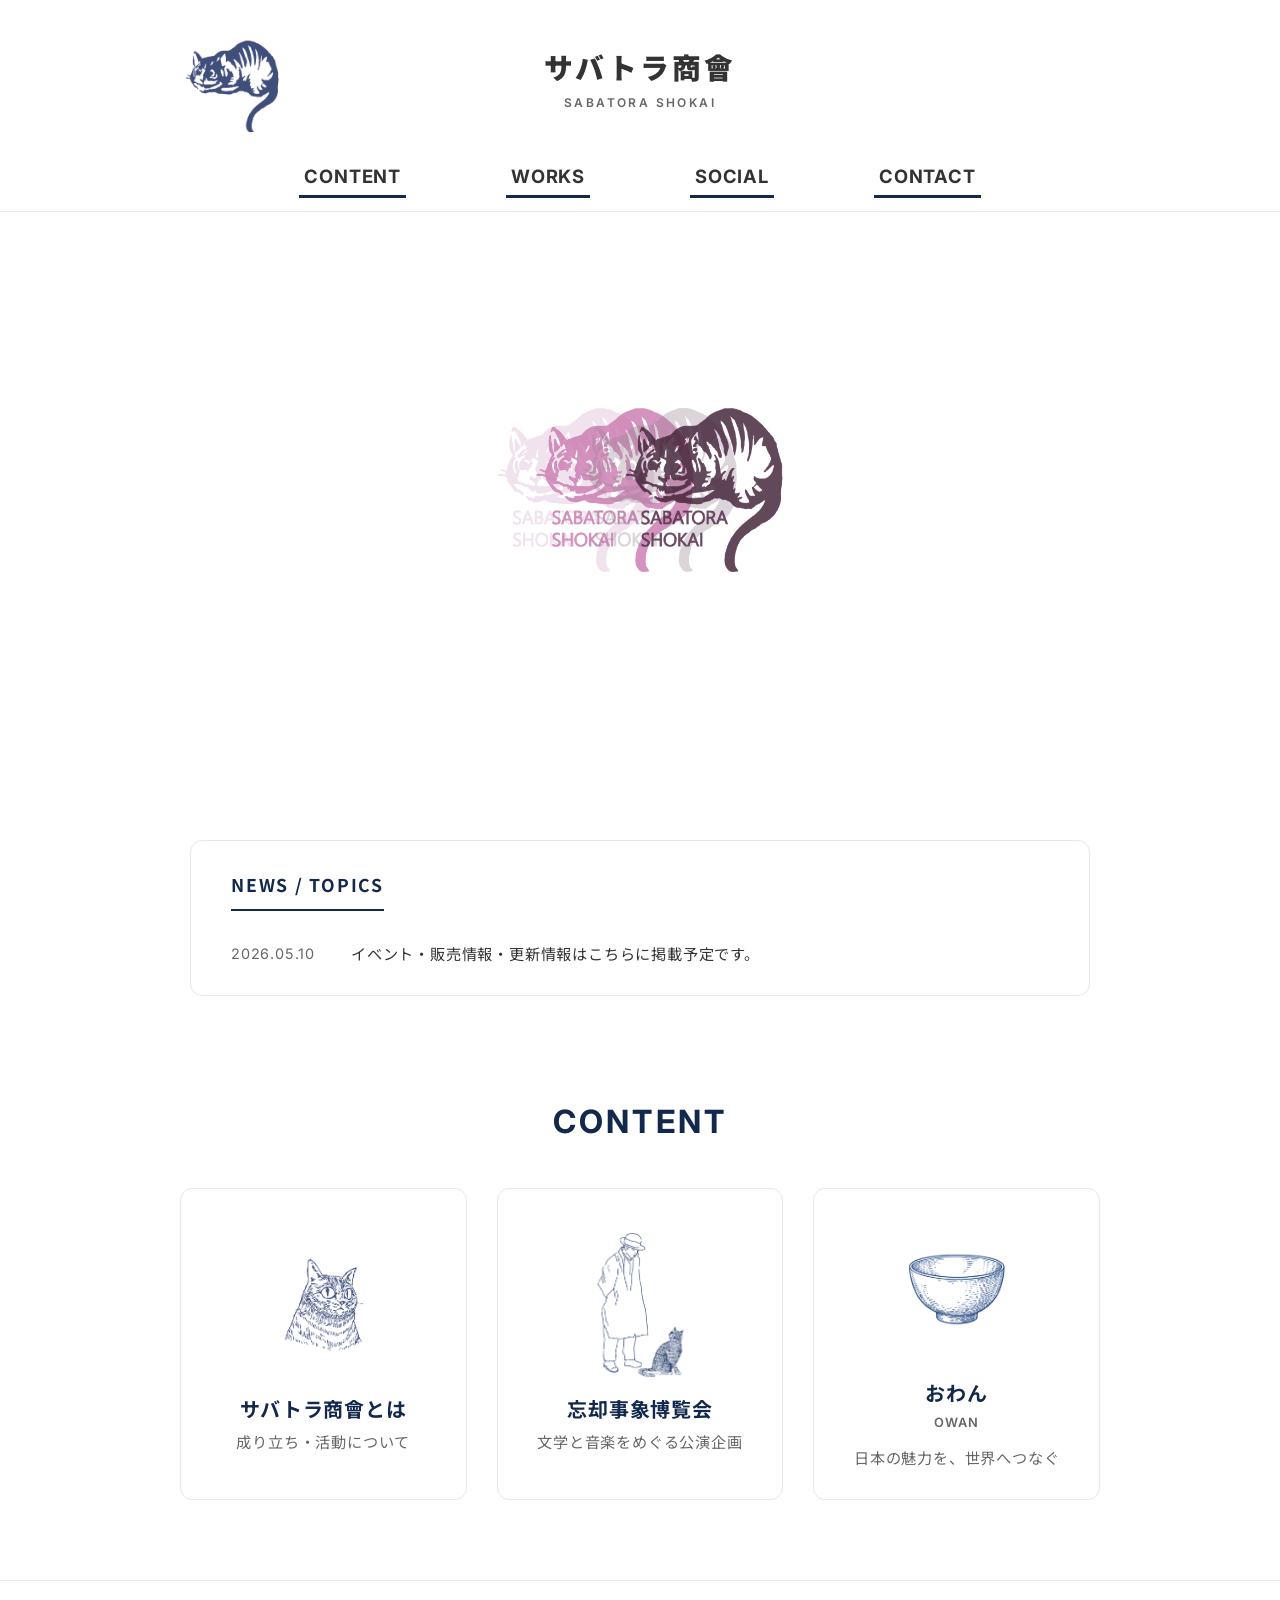
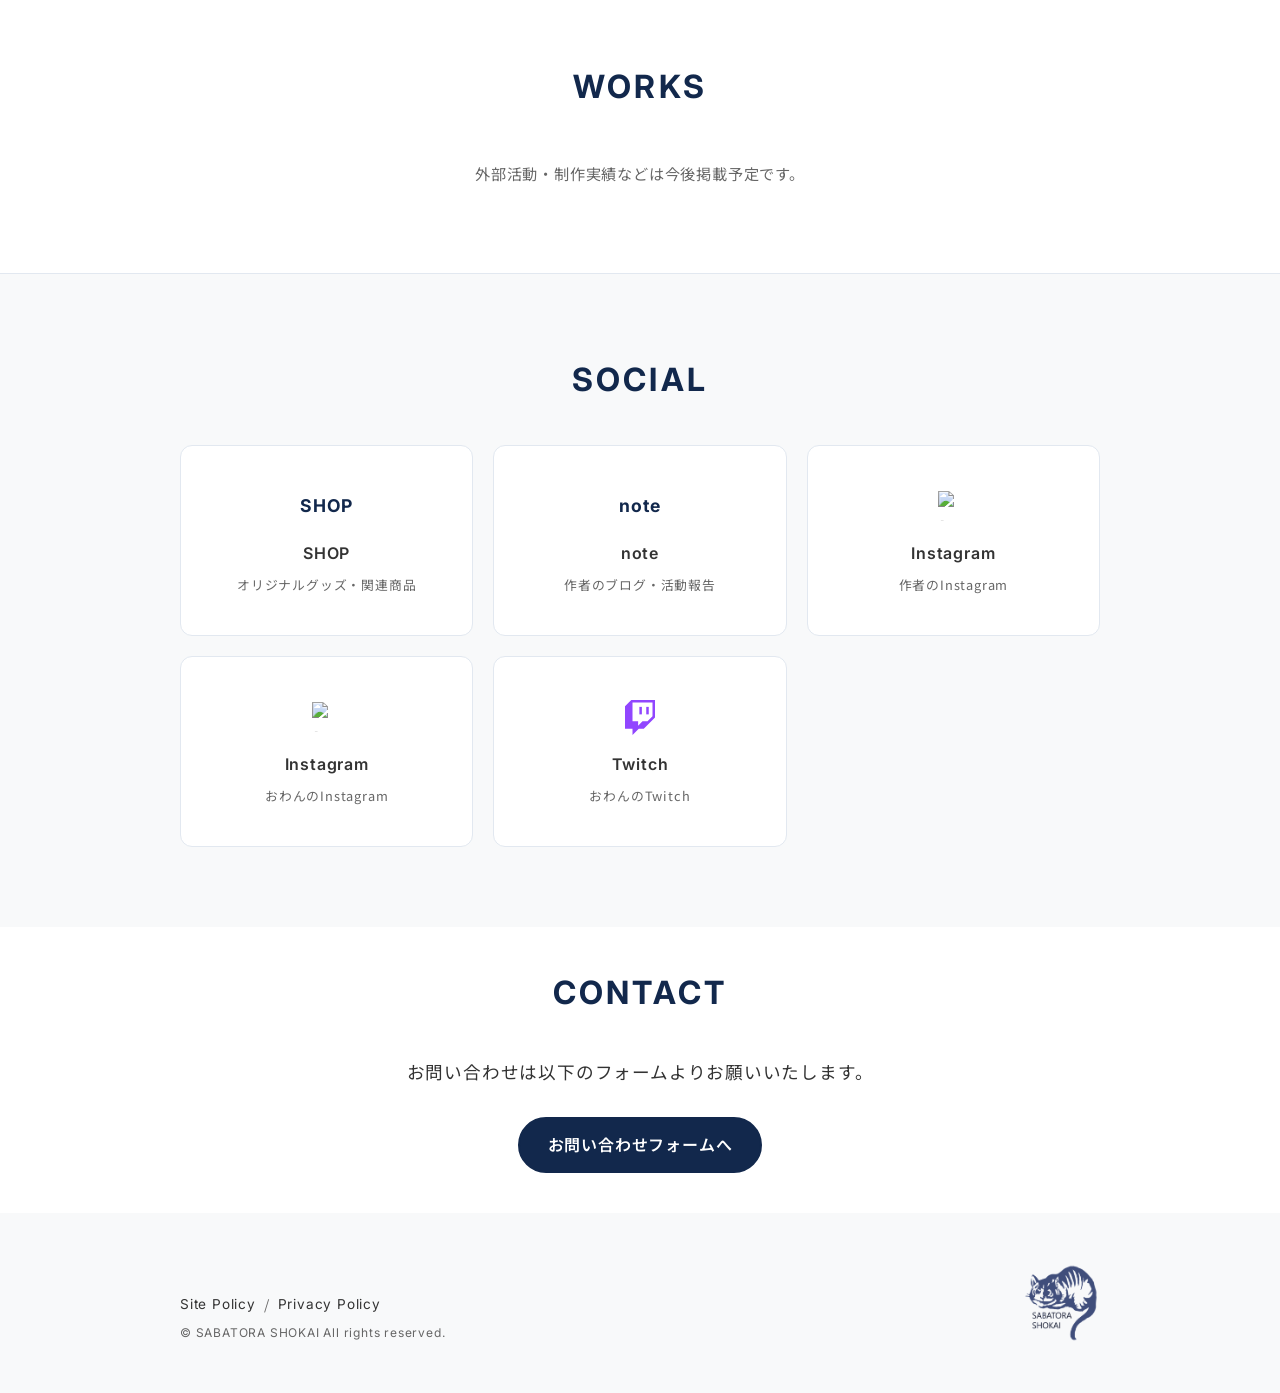
==== commit e8cf8c40: "Add files via upload" ====
--- a/index.html
+++ b/index.html
@@ -18,7 +18,7 @@
         <div class="header-inner">
             <!-- 左上ロゴ -->
             <div class="header-logo-container">
-                <a href="#">
+                <a href="index.html">
                     <img src="assets/img/logo_touka_01.png" alt="サバトラ商會 ロゴ" class="header-logo">
                 </a>
             </div>
@@ -63,7 +63,7 @@
         <!-- ファーストビュー (Hero) 固定バナーのみ -->
         <section class="hero" id="top">
             <div class="hero-banner hero-banner--logo">
-                <img src="assets/img/logo_00.png" alt="サバトラ商隆 ロゴ">
+                <img src="assets/img/logo_touka_00.png" alt="サバトラ商會 ロゴ">
             </div>
         </section>
 
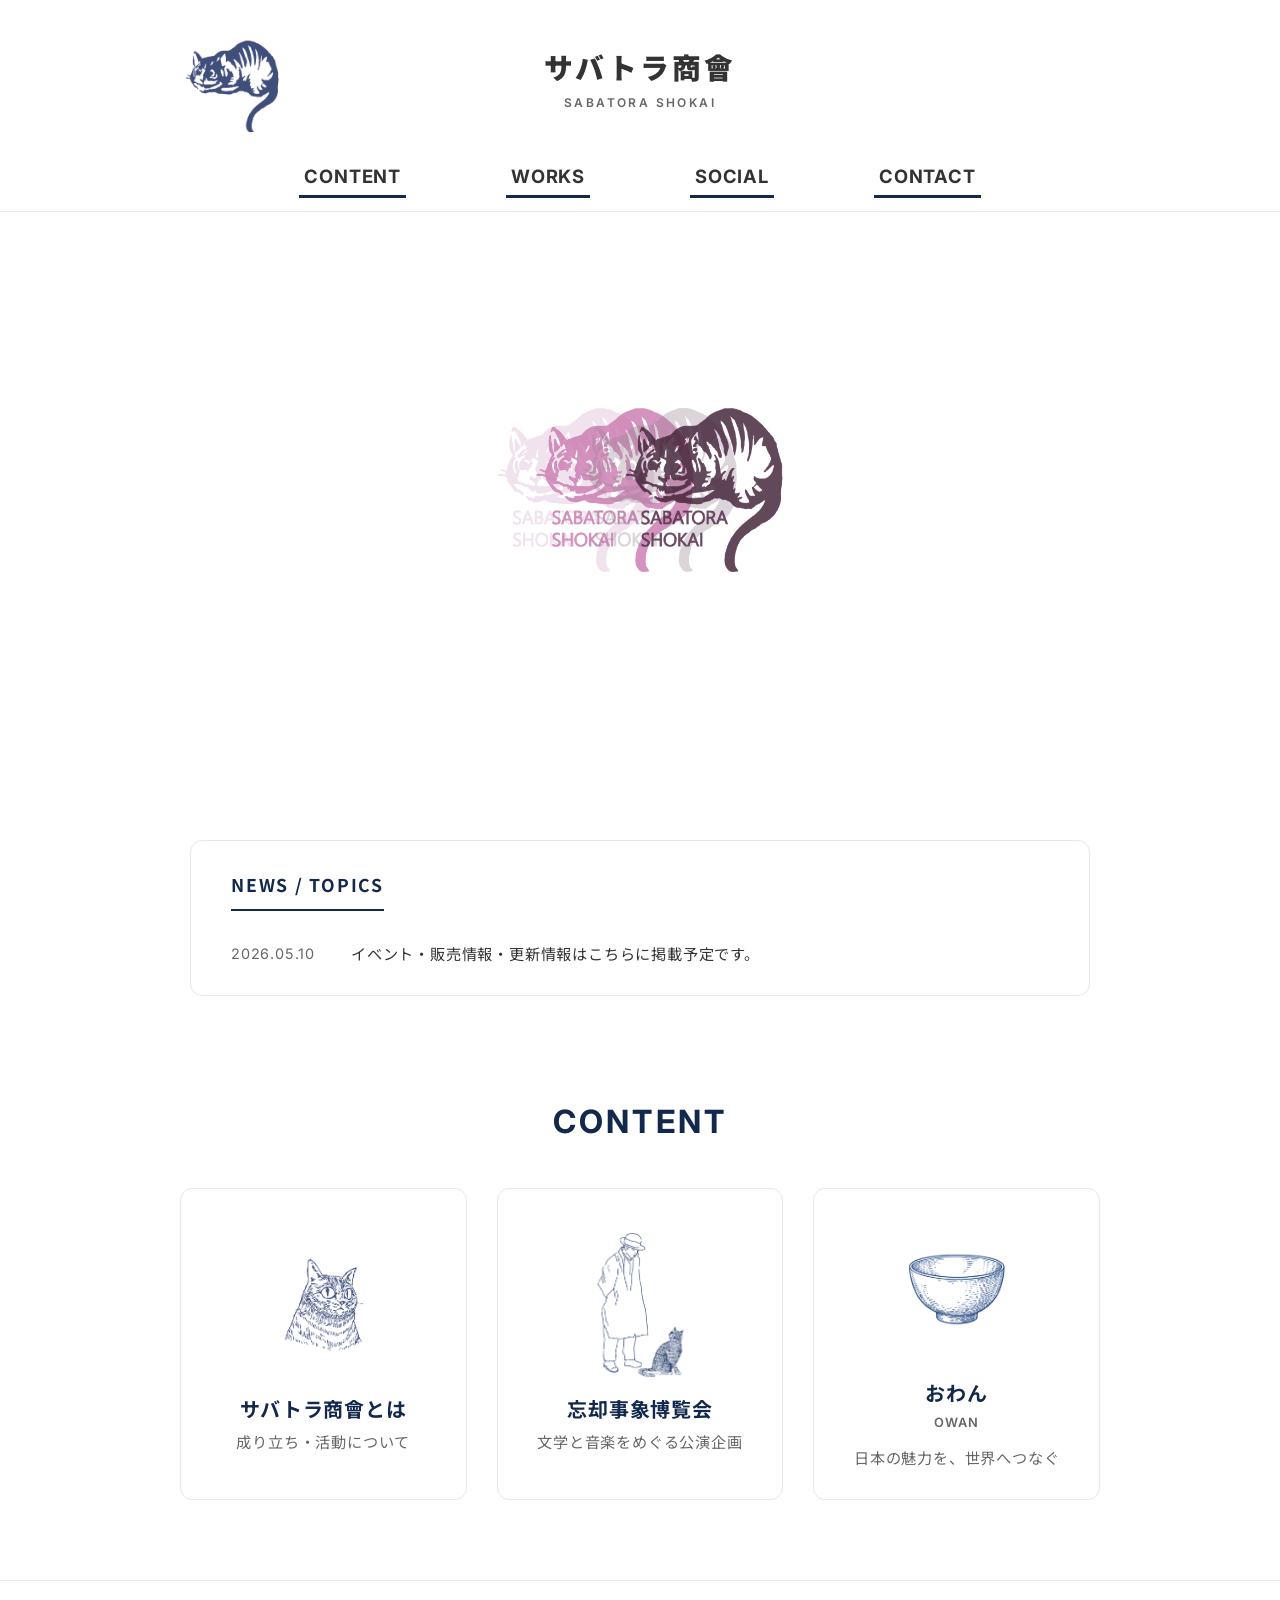
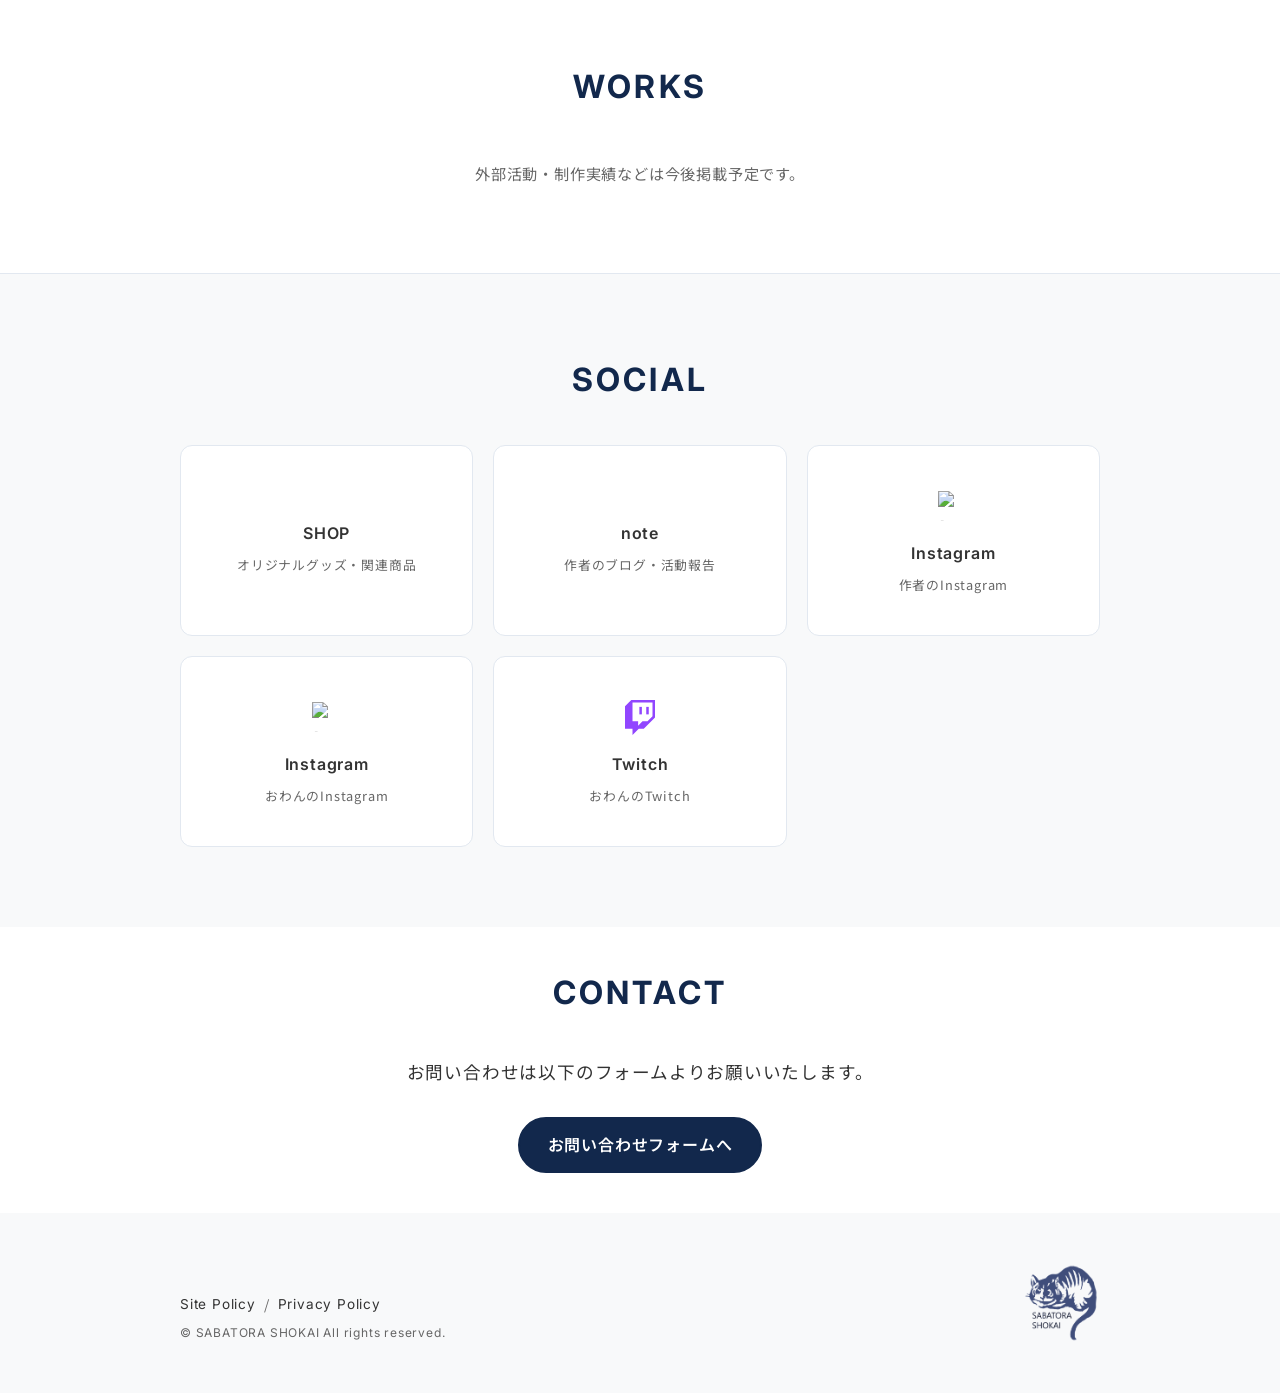
==== commit e08ee164: "Add files via upload" ====
--- a/index.html
+++ b/index.html
@@ -136,14 +136,16 @@
                 </div>
                 <div class="links-grid">
                     <!-- SHOP -->
-                    <a href="https://sabatora.shopselect.net" class="link-item" target="_blank" rel="noopener noreferrer">
-                        <div class="link-icon link-icon-text">SHOP</div>
+                    <a href="https://sabatora.shopselect.net" class="link-item link-item--no-icon" target="_blank" rel="noopener noreferrer">
+                        <!-- TODO: SHOP専用の透遊PNGアイコンが届いたらここに追加 -->
+                        <!-- <div class="link-icon"><img src="assets/img/shop_icon.png" alt="SHOP" width="30" height="30"></div> -->
                         <h3 class="link-name">SHOP</h3>
                         <p class="link-desc">オリジナルグッズ・関連商品</p>
                     </a>
                     <!-- note -->
-                    <a href="https://note.com/mao_takeuchi" class="link-item" target="_blank" rel="noopener noreferrer">
-                        <div class="link-icon link-icon-text">note</div>
+                    <a href="https://note.com/mao_takeuchi" class="link-item link-item--no-icon" target="_blank" rel="noopener noreferrer">
+                        <!-- TODO: note専用の透遊PNGアイコンが届いたらここに追加 -->
+                        <!-- <div class="link-icon"><img src="assets/img/note_icon.png" alt="note" width="30" height="30"></div> -->
                         <h3 class="link-name">note</h3>
                         <p class="link-desc">作者のブログ・活動報告</p>
                     </a>
--- a/assets/css/style.css
+++ b/assets/css/style.css
@@ -585,6 +585,11 @@
     font-weight: 700;
     color: var(--color-primary);
     letter-spacing: 0.05em;
+}
+
+/* アイコンなし版カード：アイコン分の高さを上余白で補う */
+.link-item--no-icon {
+    padding-top: 55px; /* link-icon の height(40px) + margin-bottom(15px) 相当 */
 }
 
 .link-name {
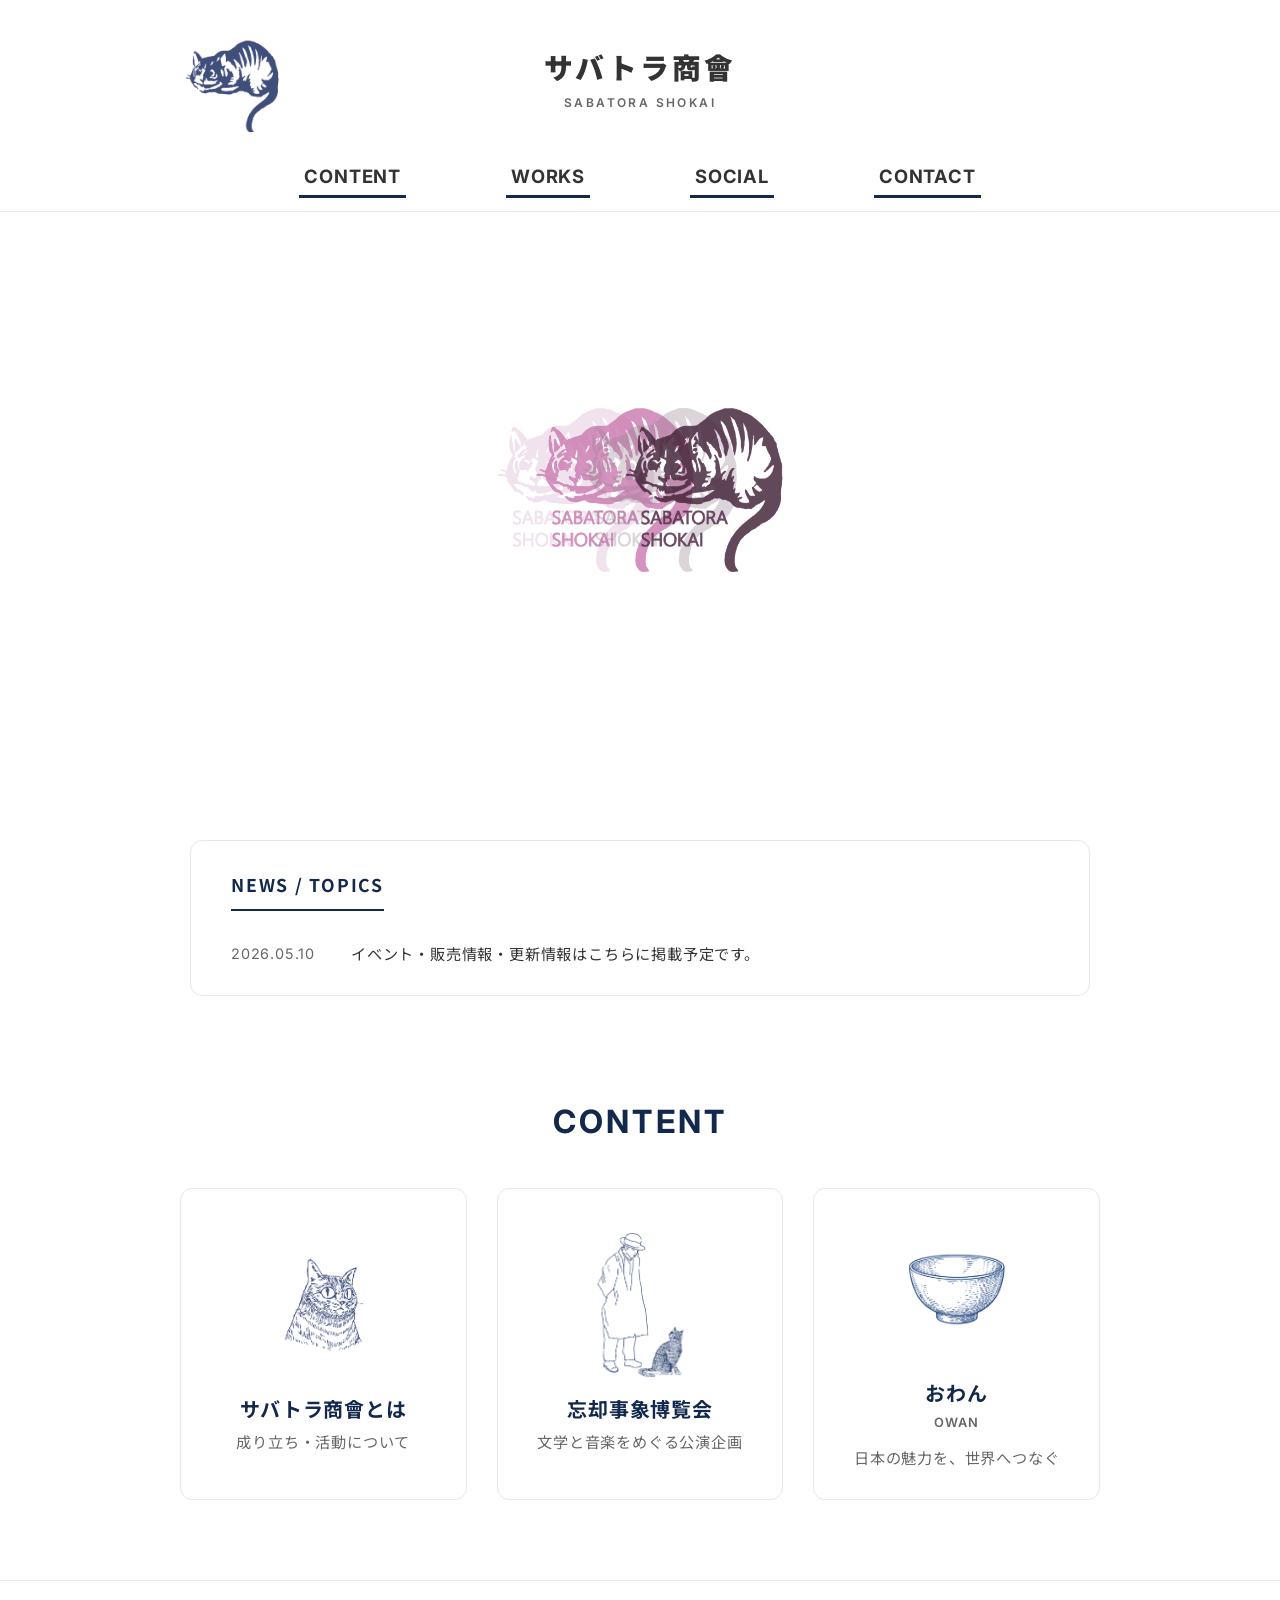
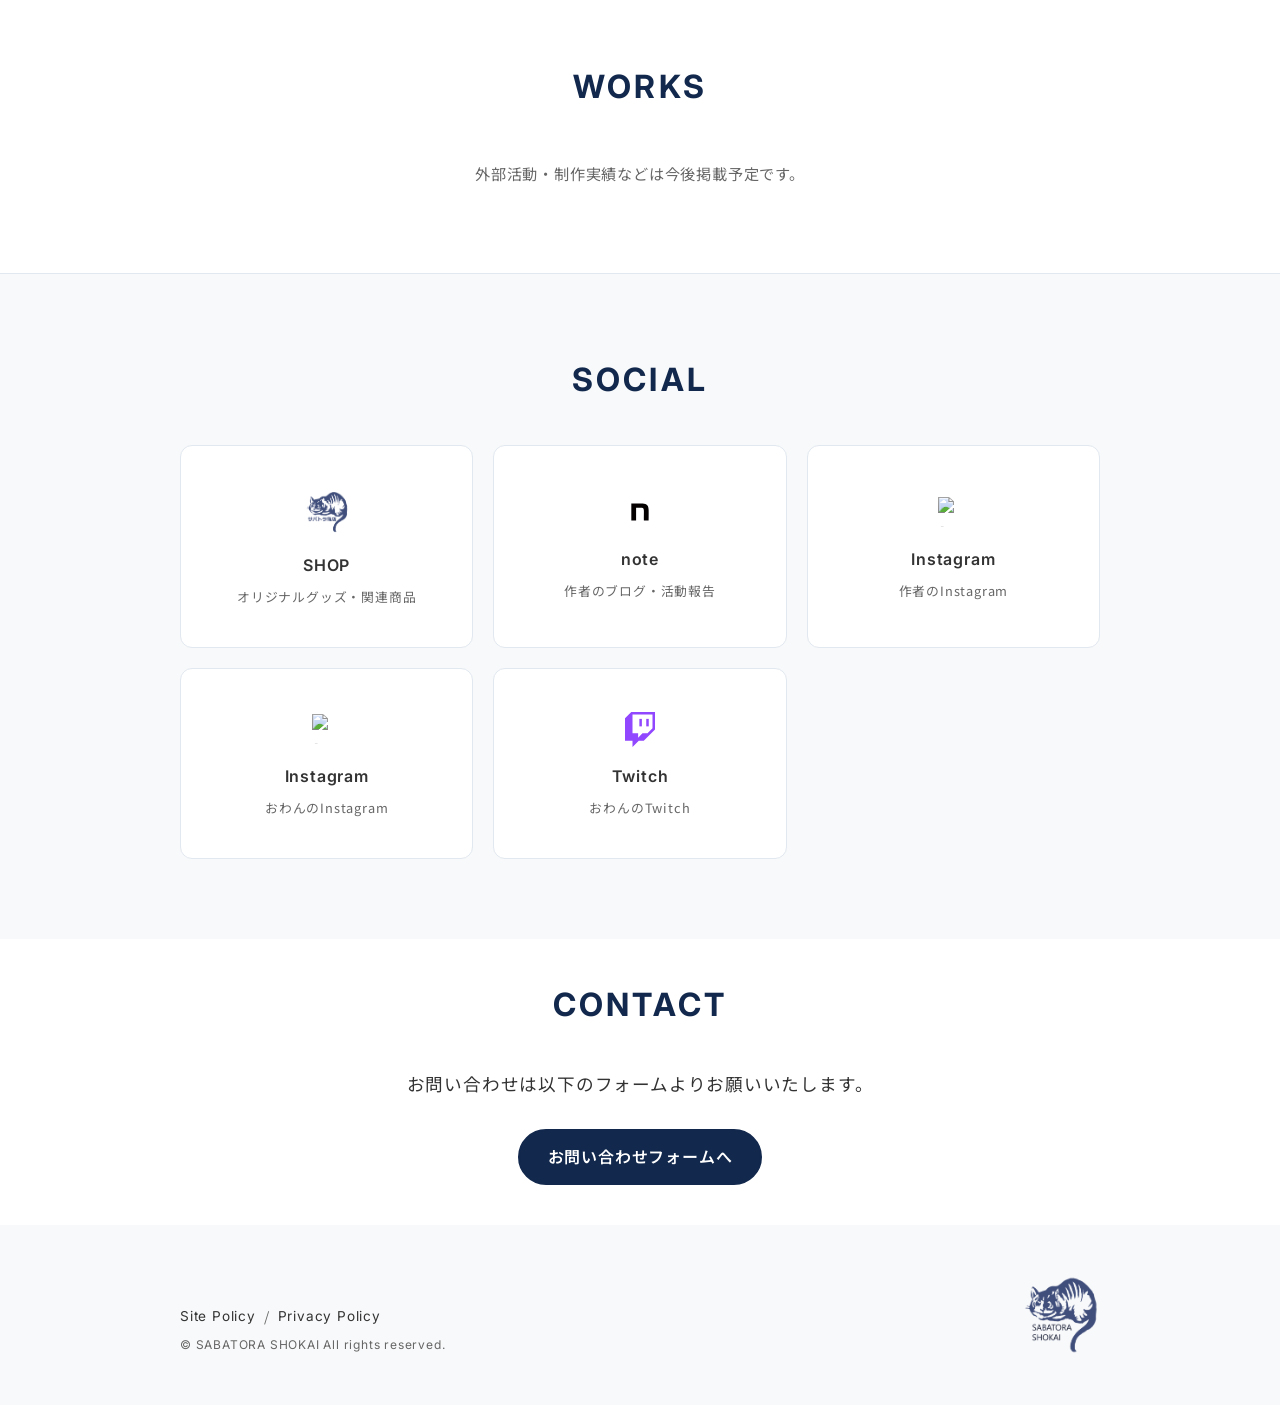
==== commit d5a91257: "Add files via upload" ====
--- a/index.html
+++ b/index.html
@@ -11,6 +11,12 @@
     <link href="https://fonts.googleapis.com/css2?family=Inter:wght@400;600;700&family=Noto+Sans+JP:wght@400;500;700;900&display=swap" rel="stylesheet">
     <!-- CSS -->
     <link rel="stylesheet" href="assets/css/style.css">
+    <!-- Favicon -->
+    <link rel="icon" type="image/png" href="assets/icons/favicon-96x96.png" sizes="96x96">
+    <link rel="icon" type="image/svg+xml" href="assets/icons/favicon.svg">
+    <link rel="shortcut icon" href="assets/icons/favicon.ico">
+    <link rel="apple-touch-icon" sizes="180x180" href="assets/icons/apple-touch-icon.png">
+    <link rel="manifest" href="assets/icons/site.webmanifest">
 </head>
 <body>
     <!-- ヘッダー (PPTXレイアウト準拠) -->
@@ -136,16 +142,14 @@
                 </div>
                 <div class="links-grid">
                     <!-- SHOP -->
-                    <a href="https://sabatora.shopselect.net" class="link-item link-item--no-icon" target="_blank" rel="noopener noreferrer">
-                        <!-- TODO: SHOP専用の透遊PNGアイコンが届いたらここに追加 -->
-                        <!-- <div class="link-icon"><img src="assets/img/shop_icon.png" alt="SHOP" width="30" height="30"></div> -->
+                    <a href="https://sabatora.shopselect.net" class="link-item" target="_blank" rel="noopener noreferrer">
+                        <div class="link-icon" style="height:52px;"><img src="assets/img/syouten.png" alt="SHOP" width="60" style="height:auto;"></div>
                         <h3 class="link-name">SHOP</h3>
                         <p class="link-desc">オリジナルグッズ・関連商品</p>
                     </a>
                     <!-- note -->
-                    <a href="https://note.com/mao_takeuchi" class="link-item link-item--no-icon" target="_blank" rel="noopener noreferrer">
-                        <!-- TODO: note専用の透遊PNGアイコンが届いたらここに追加 -->
-                        <!-- <div class="link-icon"><img src="assets/img/note_icon.png" alt="note" width="30" height="30"></div> -->
+                    <a href="https://note.com/mao_takeuchi" class="link-item" target="_blank" rel="noopener noreferrer">
+                        <div class="link-icon"><img src="assets/img/icon.svg" alt="note" width="40" height="40"></div>
                         <h3 class="link-name">note</h3>
                         <p class="link-desc">作者のブログ・活動報告</p>
                     </a>
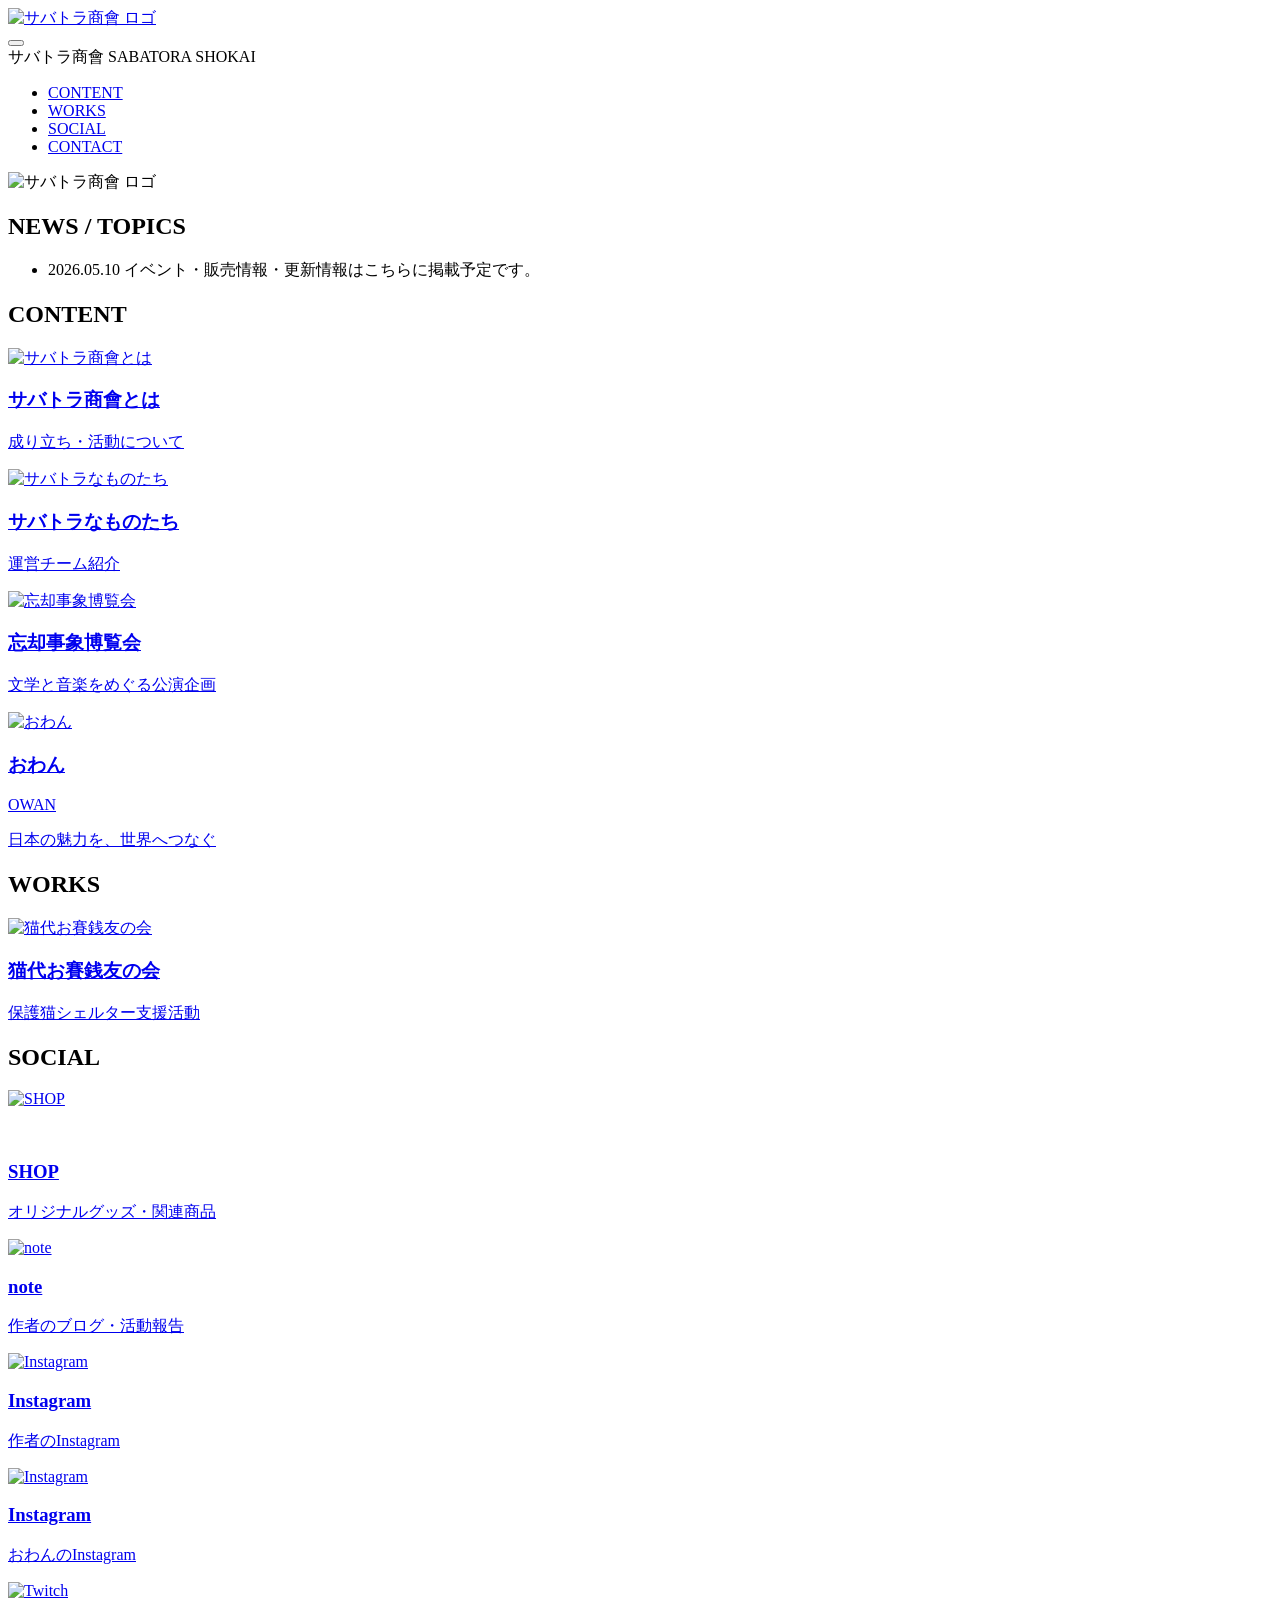
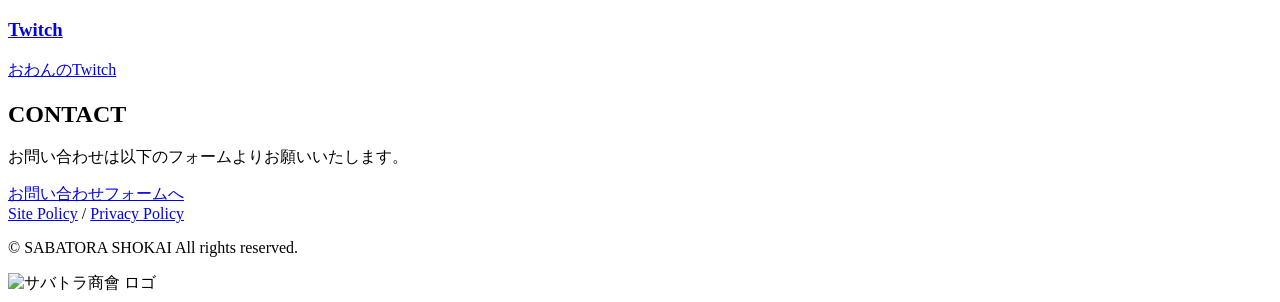
==== commit f809bc47: "Add files via upload" ====
--- a/index.html
+++ b/index.html
@@ -4,7 +4,19 @@
     <meta charset="UTF-8">
     <meta name="viewport" content="width=device-width, initial-scale=1.0">
     <title>サバトラ商會 | SABATORA SHOKAI</title>
-    <meta name="description" content="サバトラ商會の公式Webサイトです。">
+    <meta name="description" content="サバトラ商會は、アート、コンテンツ、イベント、文学と音楽をめぐる企画など、日常の中で少しだけ楽しくて幸せなものを届ける小さな機関です。">
+    <meta name="robots" content="index, follow">
+    <!-- OGP -->
+    <meta property="og:type" content="website">
+    <meta property="og:title" content="サバトラ商會 | SABATORA SHOKAI">
+    <meta property="og:description" content="サバトラ商會は、アート、コンテンツ、イベント、文学と音楽をめぐる企画など、日常の中で少しだけ楽しくて幸せなものを届ける小さな機関です。">
+    <meta property="og:image" content="assets/img/ogp.jpg">
+    <meta property="og:site_name" content="サバトラ商會">
+    <!-- Twitter Card -->
+    <meta name="twitter:card" content="summary_large_image">
+    <meta name="twitter:title" content="サバトラ商會 | SABATORA SHOKAI">
+    <meta name="twitter:description" content="サバトラ商會は、アート、コンテンツ、イベント、文学と音楽をめぐる企画など、日常の中で少しだけ楽しくて幸せなものを届ける小さな機関です。">
+    <meta name="twitter:image" content="assets/img/ogp.jpg">
     <!-- Google Fonts -->
     <link rel="preconnect" href="https://fonts.googleapis.com">
     <link rel="preconnect" href="https://fonts.gstatic.com" crossorigin>
@@ -25,7 +37,7 @@
             <!-- 左上ロゴ -->
             <div class="header-logo-container">
                 <a href="index.html">
-                    <img src="assets/img/logo_touka_01.png" alt="サバトラ商會 ロゴ" class="header-logo">
+                    <img src="assets/img/common/logo_touka_01.png" alt="サバトラ商會 ロゴ" class="header-logo">
                 </a>
             </div>
             
@@ -69,7 +81,7 @@
         <!-- ファーストビュー (Hero) 固定バナーのみ -->
         <section class="hero" id="top">
             <div class="hero-banner hero-banner--logo">
-                <img src="assets/img/logo_touka_00.png" alt="サバトラ商會 ロゴ">
+                <img src="assets/img/common/logo_touka_00.png" alt="サバトラ商會 ロゴ">
             </div>
         </section>
 
@@ -99,21 +111,30 @@
                 <div class="content-grid">
                     <!-- サバトラ商會とは -->
                     <a href="about.html" class="content-item">
-                        <div class="content-icon icon-sabatora"><img src="assets/img/logo_touka_03.png" alt="サバトラ商會とは"></div>
+                        <div class="content-icon icon-sabatora"><img src="assets/img/common/logo_touka_03.png" alt="サバトラ商會とは"></div>
                         <h3 class="content-title">サバトラ商會とは</h3>
                         <p class="content-desc">成り立ち・活動について</p>
+                    </a>
+
+                    <!-- サバトラなものたち -->
+                    <a href="people.html" class="content-item">
+                        <div class="content-icon icon-people">
+                            <img src="assets/img/people/people_sabatotora.png" alt="サバトラなものたち">
+                        </div>
+                        <h3 class="content-title">サバトラなものたち</h3>
+                        <p class="content-desc">運営チーム紹介</p>
                     </a>
                     
                     <!-- 忘却事象博覧会 -->
                     <a href="boukyaku.html" class="content-item">
-                        <div class="content-icon icon-bungou"><img src="assets/img/bungou_touka_01.png" alt="忘却事象博覧会"></div>
+                        <div class="content-icon icon-bungou"><img src="assets/img/boukyaku/bungou_touka_01.png" alt="忘却事象博覧会"></div>
                         <h3 class="content-title">忘却事象博覧会</h3>
                         <p class="content-desc">文学と音楽をめぐる公演企画</p>
                     </a>
 
                     <!-- おわん -->
-                    <a href="#" class="content-item">
-                        <div class="content-icon icon-owan"><img src="assets/img/owan_touka.png" alt="おわん"></div>
+                    <a href="https://owan.sabatora-shokai.com" class="content-item" target="_blank" rel="noopener noreferrer">
+                        <div class="content-icon icon-owan"><img src="assets/img/owan/owan_touka.png" alt="おわん"></div>
                         <h3 class="content-title">おわん</h3>
                         <div class="content-subtitle">OWAN</div>
                         <p class="content-desc">日本の魅力を、世界へつなぐ</p>
@@ -129,7 +150,18 @@
                     <h2 class="section-title">WORKS</h2>
                 </div>
                 <div class="works-body">
-                    <p class="works-desc">外部活動・制作実績などは今後掲載予定です。</p>
+                    <div class="works-grid">
+                        <!-- 猫代お賽銭友の会 -->
+                        <a href="works-neko-osaisen.html" class="works-card">
+                            <div class="works-card-img">
+                                <img src="assets/img/works/neko-osaisen/works_logo.png" alt="猫代お賽銭友の会">
+                            </div>
+                            <div class="works-card-body">
+                                <h3 class="works-card-title">猫代お賽銭友の会</h3>
+                                <p class="works-card-desc">保護猫シェルター支援活動</p>
+                            </div>
+                        </a>
+                    </div>
                 </div>
             </div>
         </section>
@@ -143,31 +175,31 @@
                 <div class="links-grid">
                     <!-- SHOP -->
                     <a href="https://sabatora.shopselect.net" class="link-item" target="_blank" rel="noopener noreferrer">
-                        <div class="link-icon" style="height:52px;"><img src="assets/img/syouten.png" alt="SHOP" width="60" style="height:auto;"></div>
+                        <div class="link-icon" style="height:52px;"><img src="assets/img/social/syouten.png" alt="SHOP" width="60" style="height:auto;"></div>
                         <h3 class="link-name">SHOP</h3>
                         <p class="link-desc">オリジナルグッズ・関連商品</p>
                     </a>
                     <!-- note -->
                     <a href="https://note.com/mao_takeuchi" class="link-item" target="_blank" rel="noopener noreferrer">
-                        <div class="link-icon"><img src="assets/img/icon.svg" alt="note" width="40" height="40"></div>
+                        <div class="link-icon"><img src="assets/img/social/icon.svg" alt="note" width="40" height="40"></div>
                         <h3 class="link-name">note</h3>
                         <p class="link-desc">作者のブログ・活動報告</p>
                     </a>
                     <!-- 作者 Instagram -->
                     <a href="https://www.instagram.com/mao_takeuchi/" class="link-item" target="_blank" rel="noopener noreferrer">
-                        <div class="link-icon"><img src="assets/img/Instagram_Glyph_Gradient.svg" alt="Instagram" width="30" height="30"></div>
+                        <div class="link-icon"><img src="assets/img/social/Instagram_Glyph_Gradient.png" alt="Instagram" width="30" height="30"></div>
                         <h3 class="link-name">Instagram</h3>
                         <p class="link-desc">作者のInstagram</p>
                     </a>
                     <!-- おわん Instagram -->
                     <a href="https://www.instagram.com/owanthecat/" class="link-item" target="_blank" rel="noopener noreferrer">
-                        <div class="link-icon"><img src="assets/img/Instagram_Glyph_Gradient.svg" alt="Instagram" width="30" height="30"></div>
+                        <div class="link-icon"><img src="assets/img/social/Instagram_Glyph_Gradient.png" alt="Instagram" width="30" height="30"></div>
                         <h3 class="link-name">Instagram</h3>
                         <p class="link-desc">おわんのInstagram</p>
                     </a>
                     <!-- Twitch -->
                     <a href="https://www.twitch.tv/owanthecat" class="link-item" target="_blank" rel="noopener noreferrer">
-                        <div class="link-icon"><img src="assets/img/glitch_flat_purple.svg" alt="Twitch" width="30" height="30"></div>
+                        <div class="link-icon"><img src="assets/img/social/glitch_flat_purple.svg" alt="Twitch" width="30" height="30"></div>
                         <h3 class="link-name">Twitch</h3>
                         <p class="link-desc">おわんのTwitch</p>
                     </a>
@@ -209,7 +241,7 @@
                 </div>
                 <!-- 右側：ロゴ -->
                 <div class="footer-right">
-                    <img src="assets/img/logo_touka_02.png" alt="サバトラ商會 ロゴ" class="footer-logo">
+                    <img src="assets/img/common/logo_touka_02.png" alt="サバトラ商會 ロゴ" class="footer-logo">
                 </div>
             </div>
         </div>
